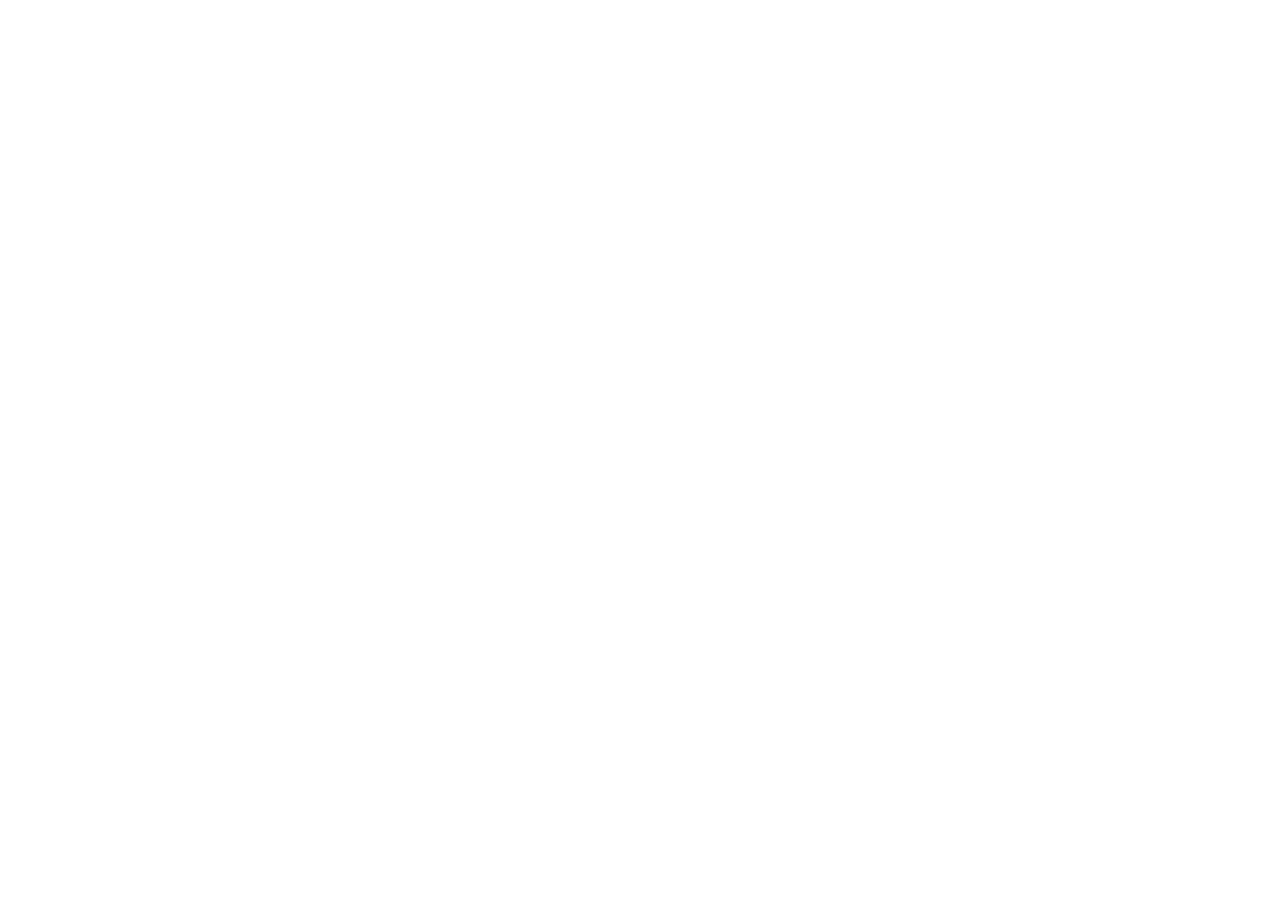
==== index.html @ 67e7d35a "Initial commit" ====
<!DOCTYPE html>
<html lang="en">
<head>
    <meta charset="UTF-8">
    <meta name="viewport" content="width=device-width, initial-scale=1.0">
    <title>Document</title>
</head>
<body>
    
</body>
</html>
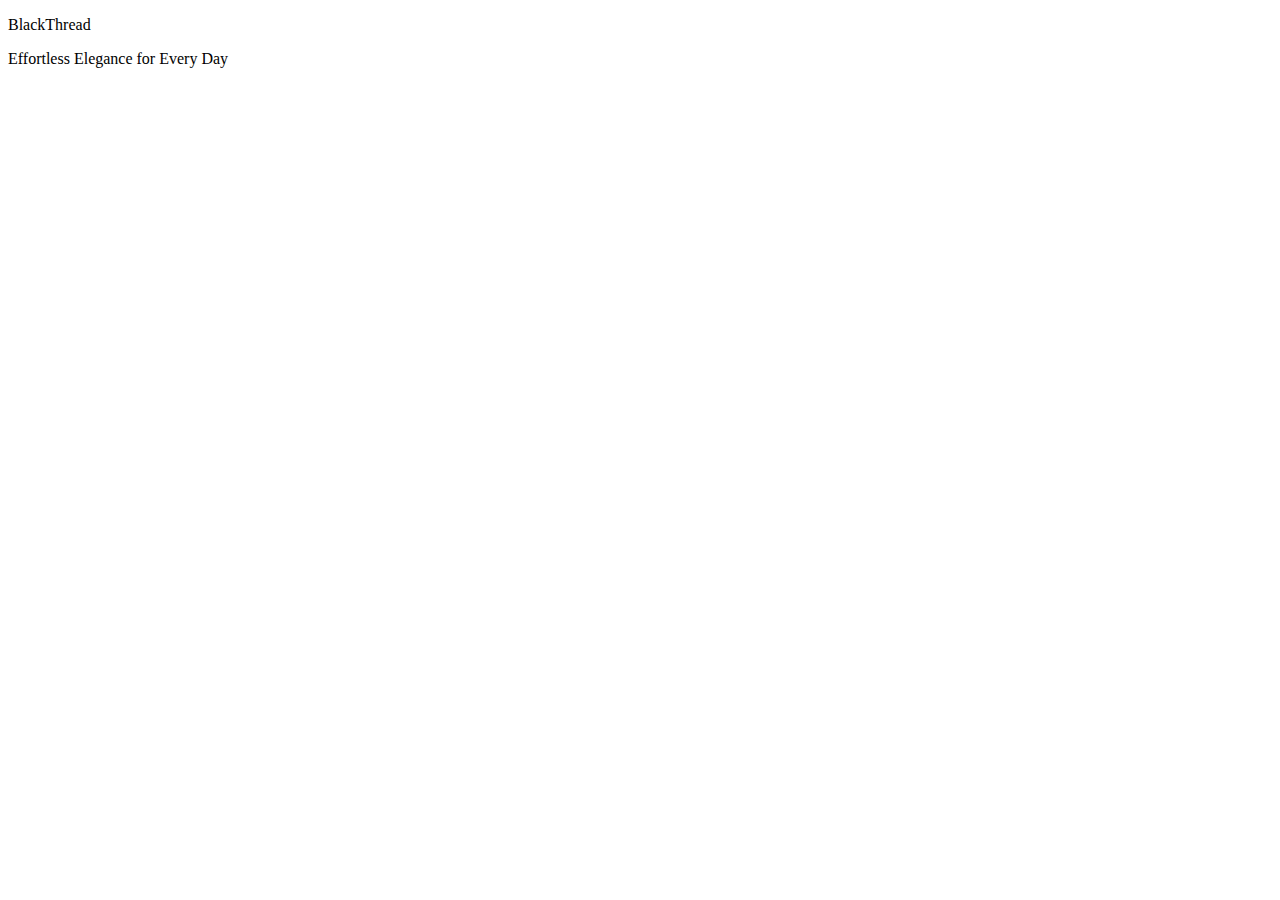
==== commit 65d69e73: "Update index.html" ====
--- a/index.html
+++ b/index.html
@@ -3,9 +3,31 @@
 <head>
     <meta charset="UTF-8">
     <meta name="viewport" content="width=device-width, initial-scale=1.0">
-    <title>Document</title>
+    <title>Website Project</title>
+    <link rel="stylesheet" href="style.css">
+
+
 </head>
 <body>
+    <header>
+        <p class= "logo"> BlackThread </p>
+        <p class ="moto"> Effortless Elegance for Every Day </p>
+        
+    </header>
+
+
+
+
+
+
+
+
+
+
+
+
+
+
     
 </body>
 </html>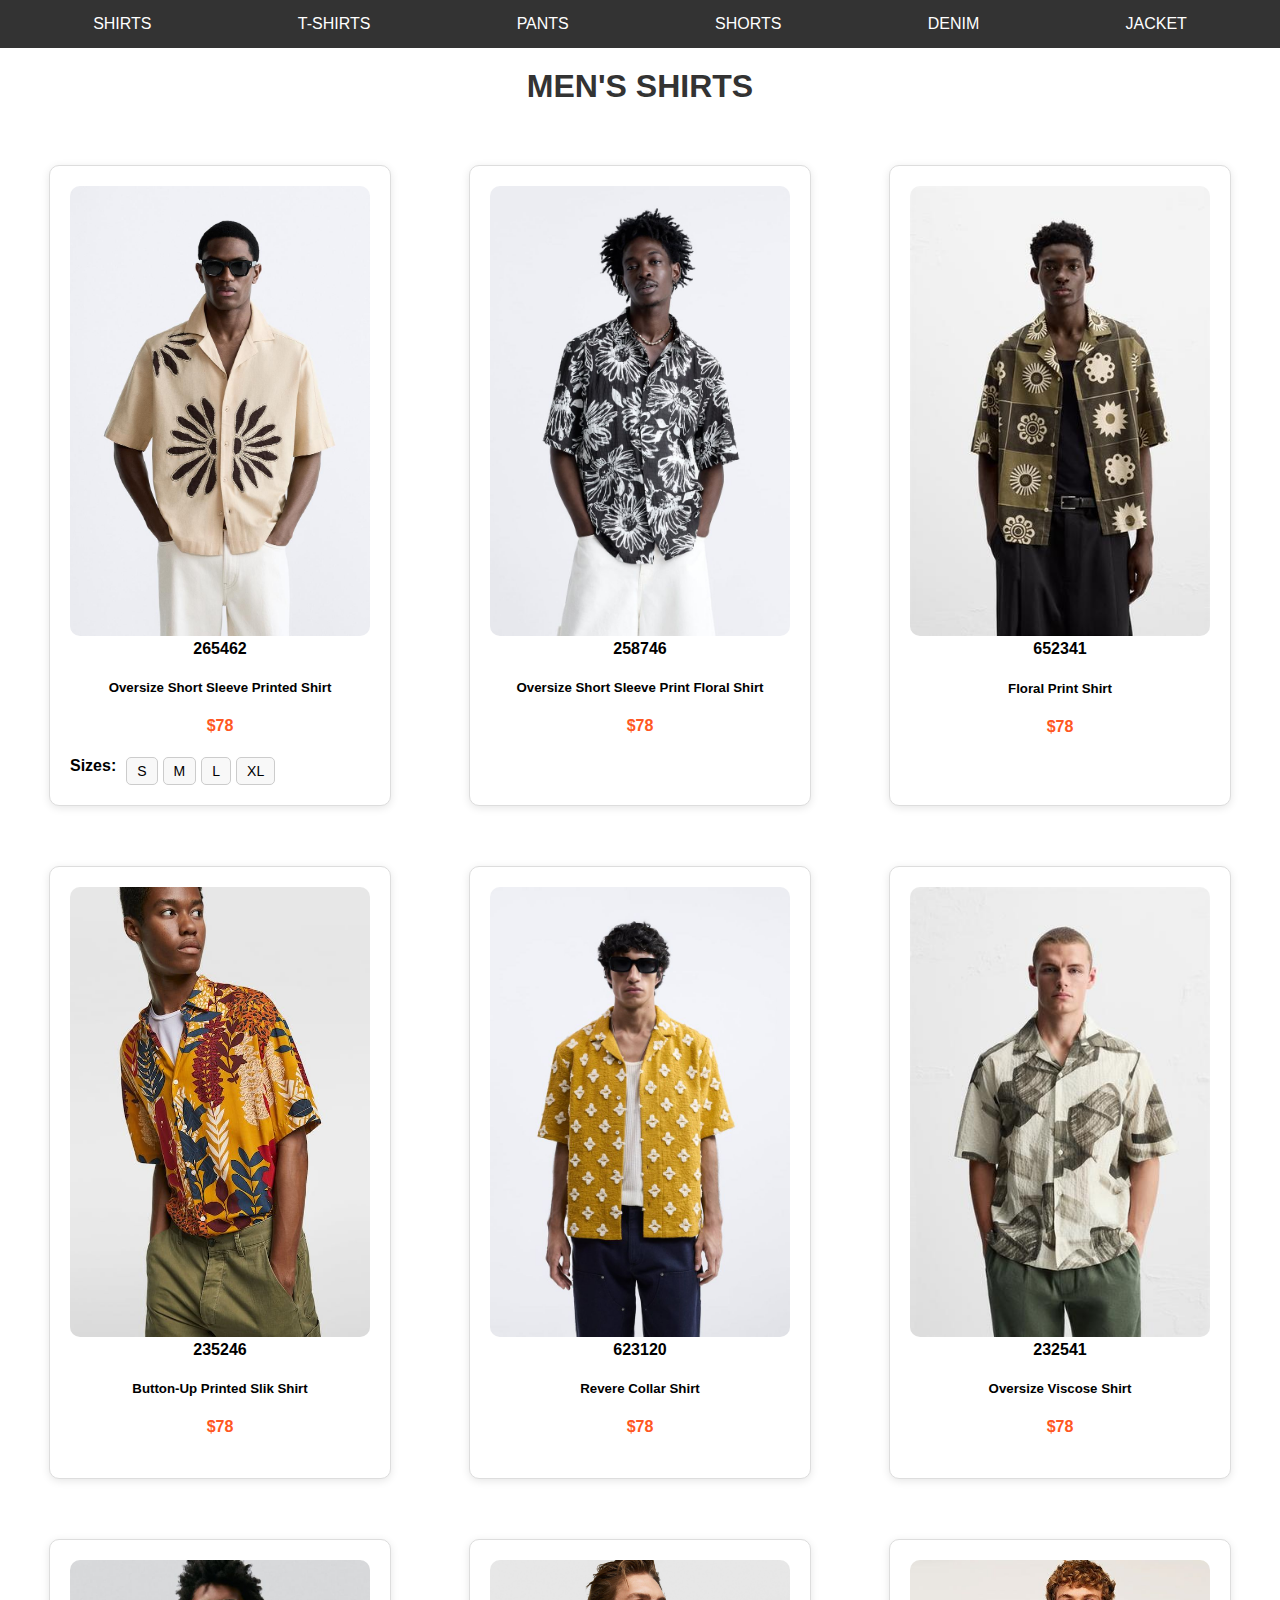
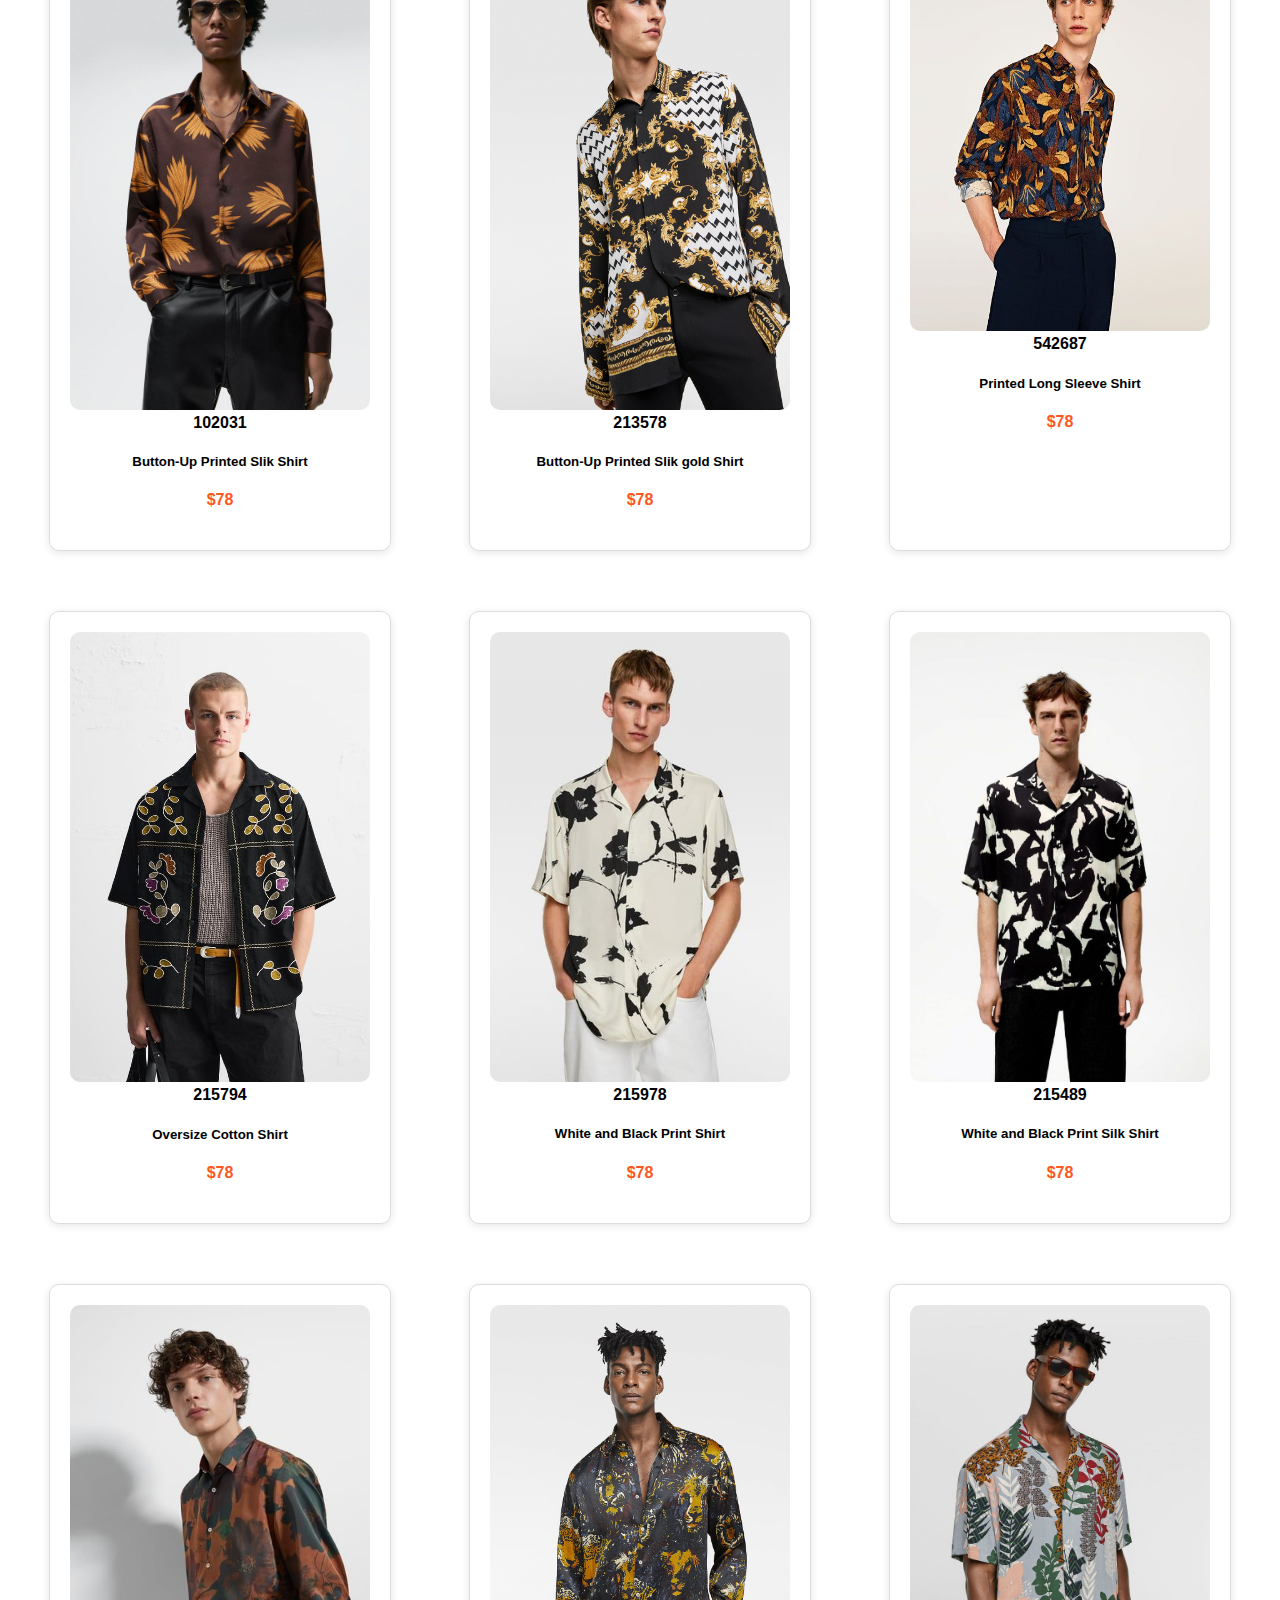
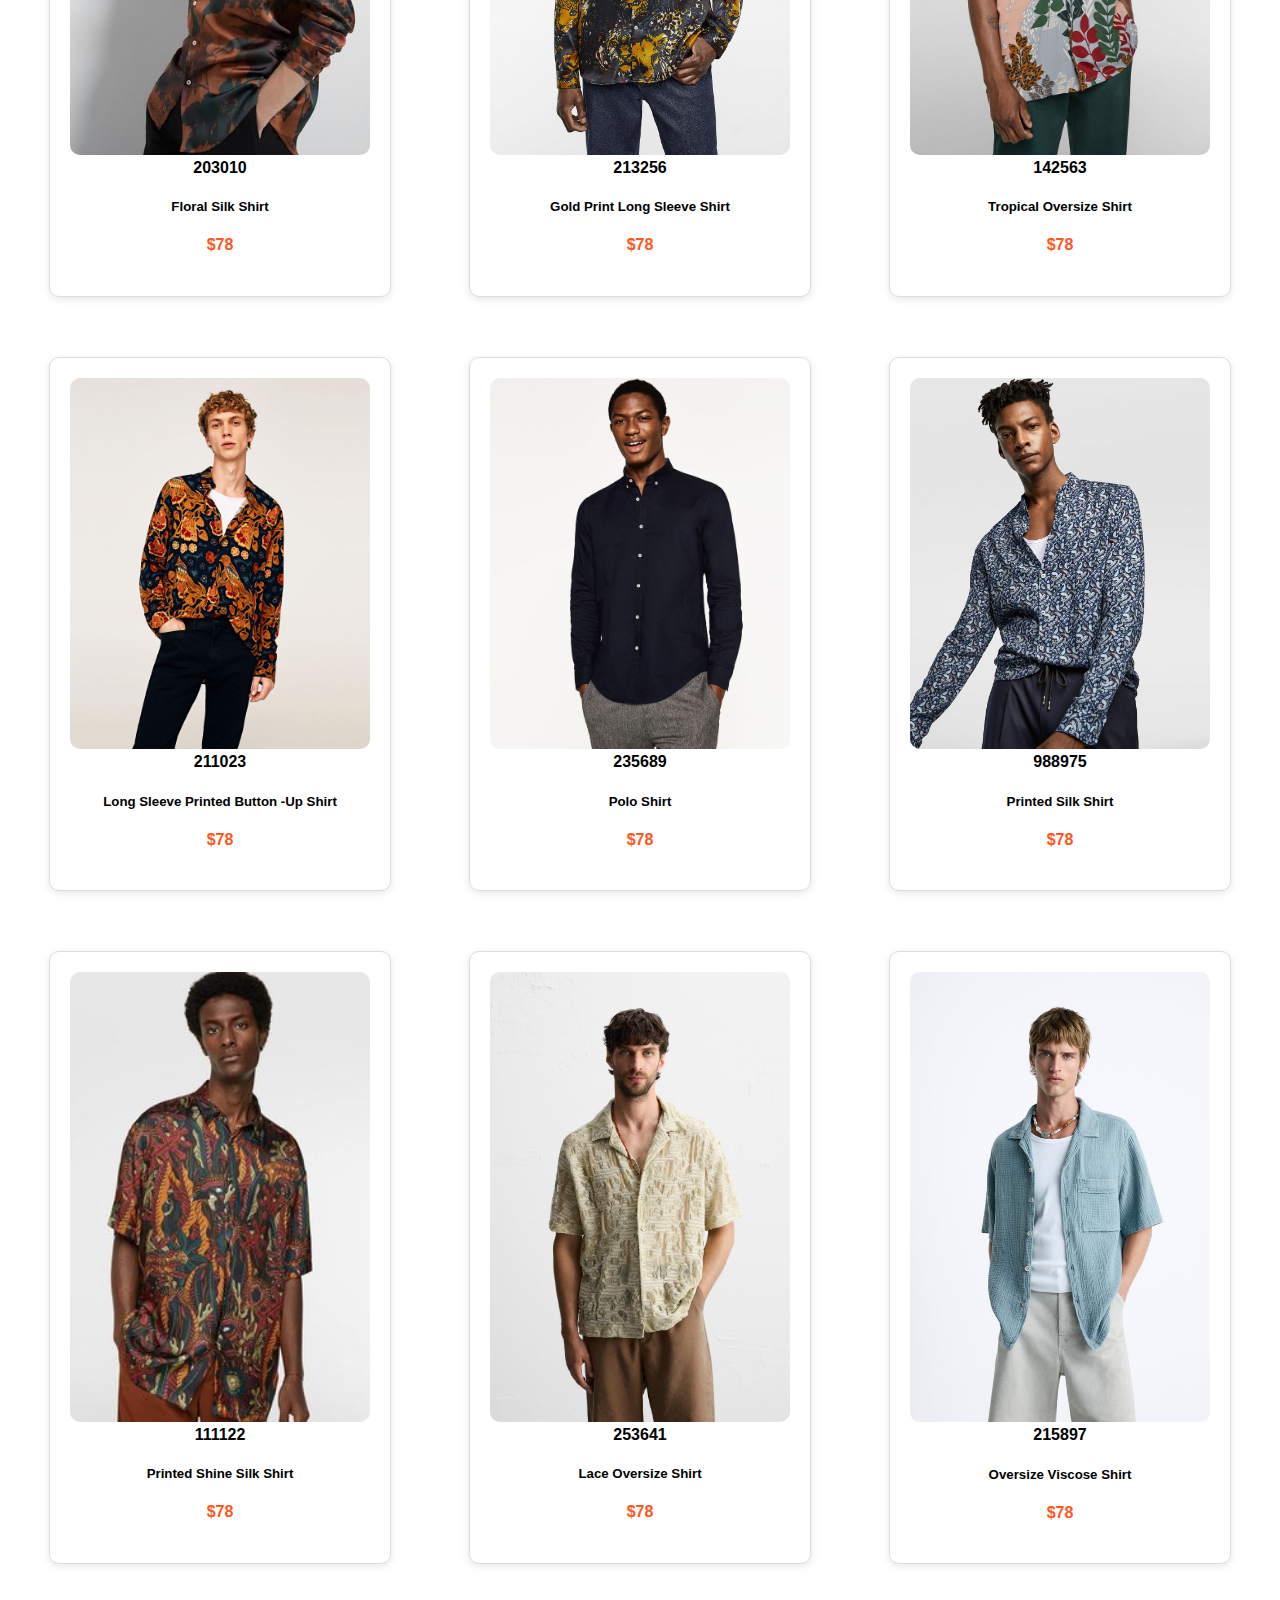
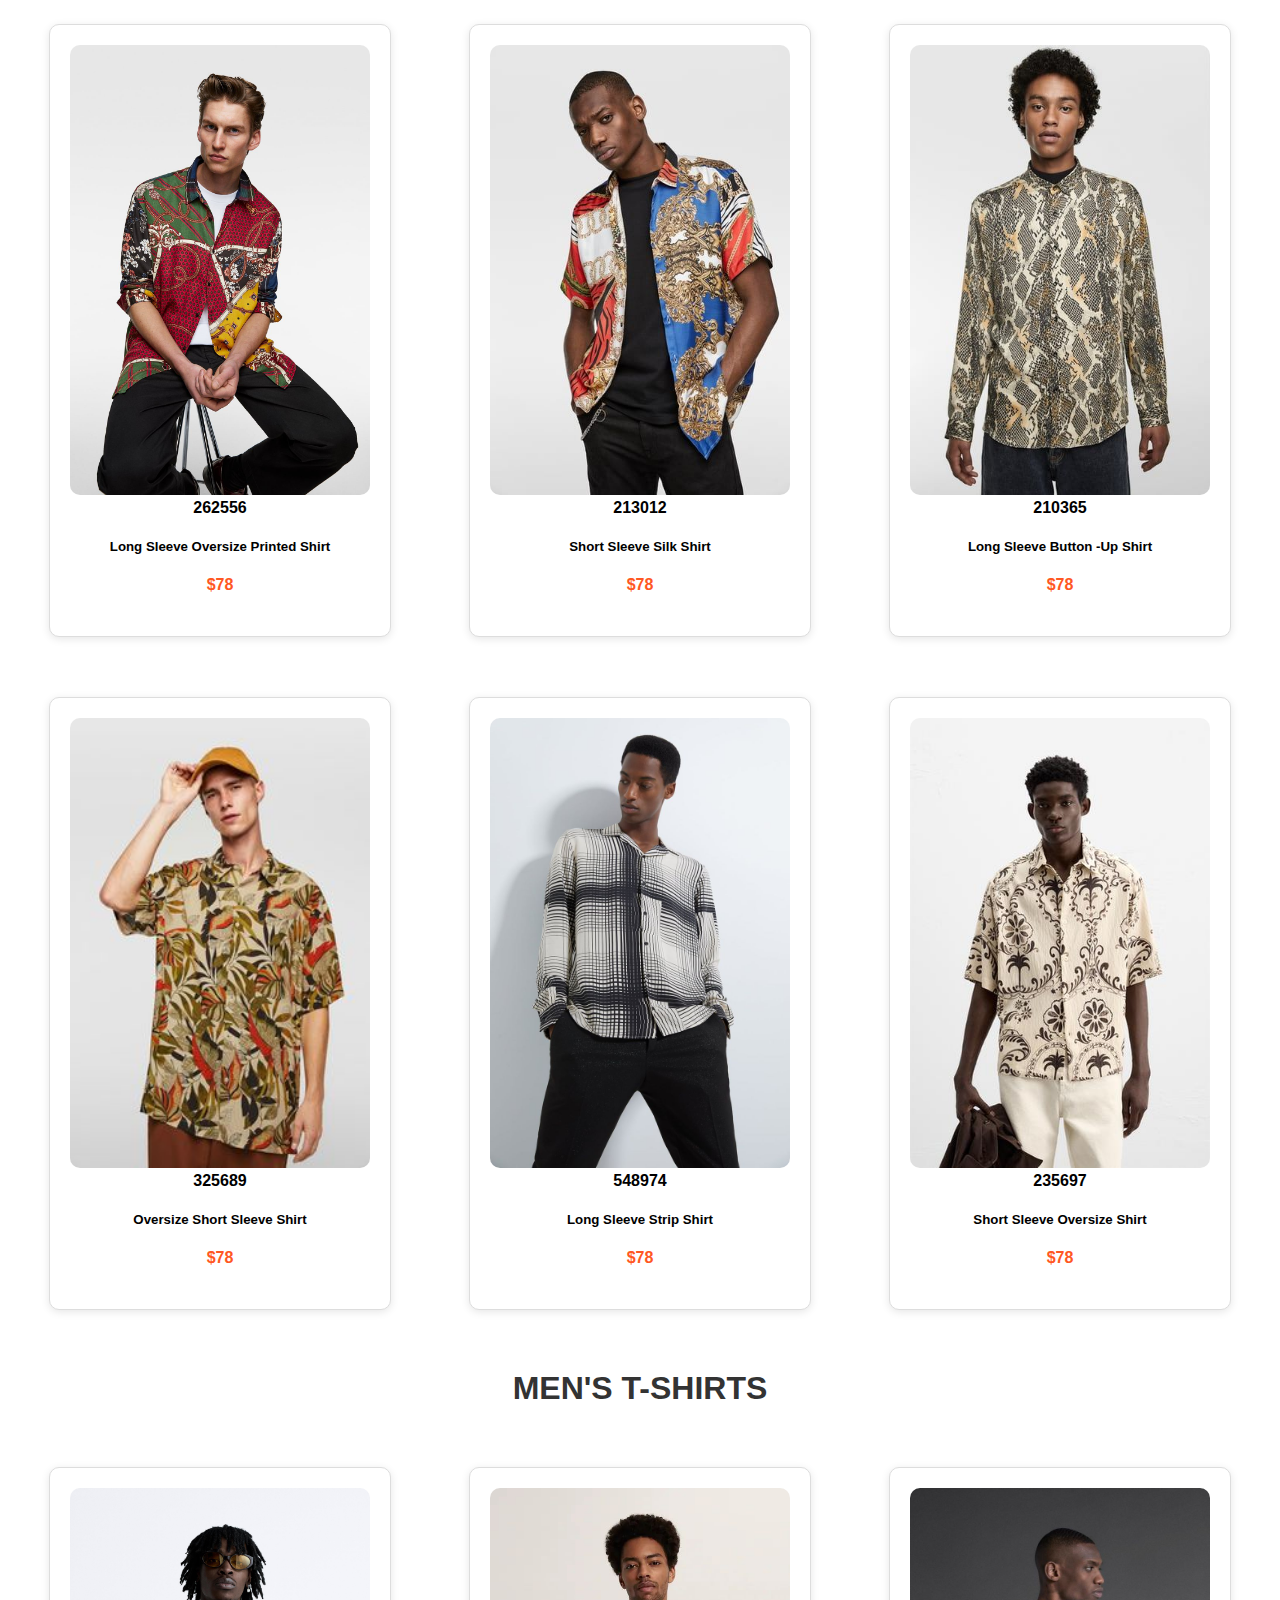
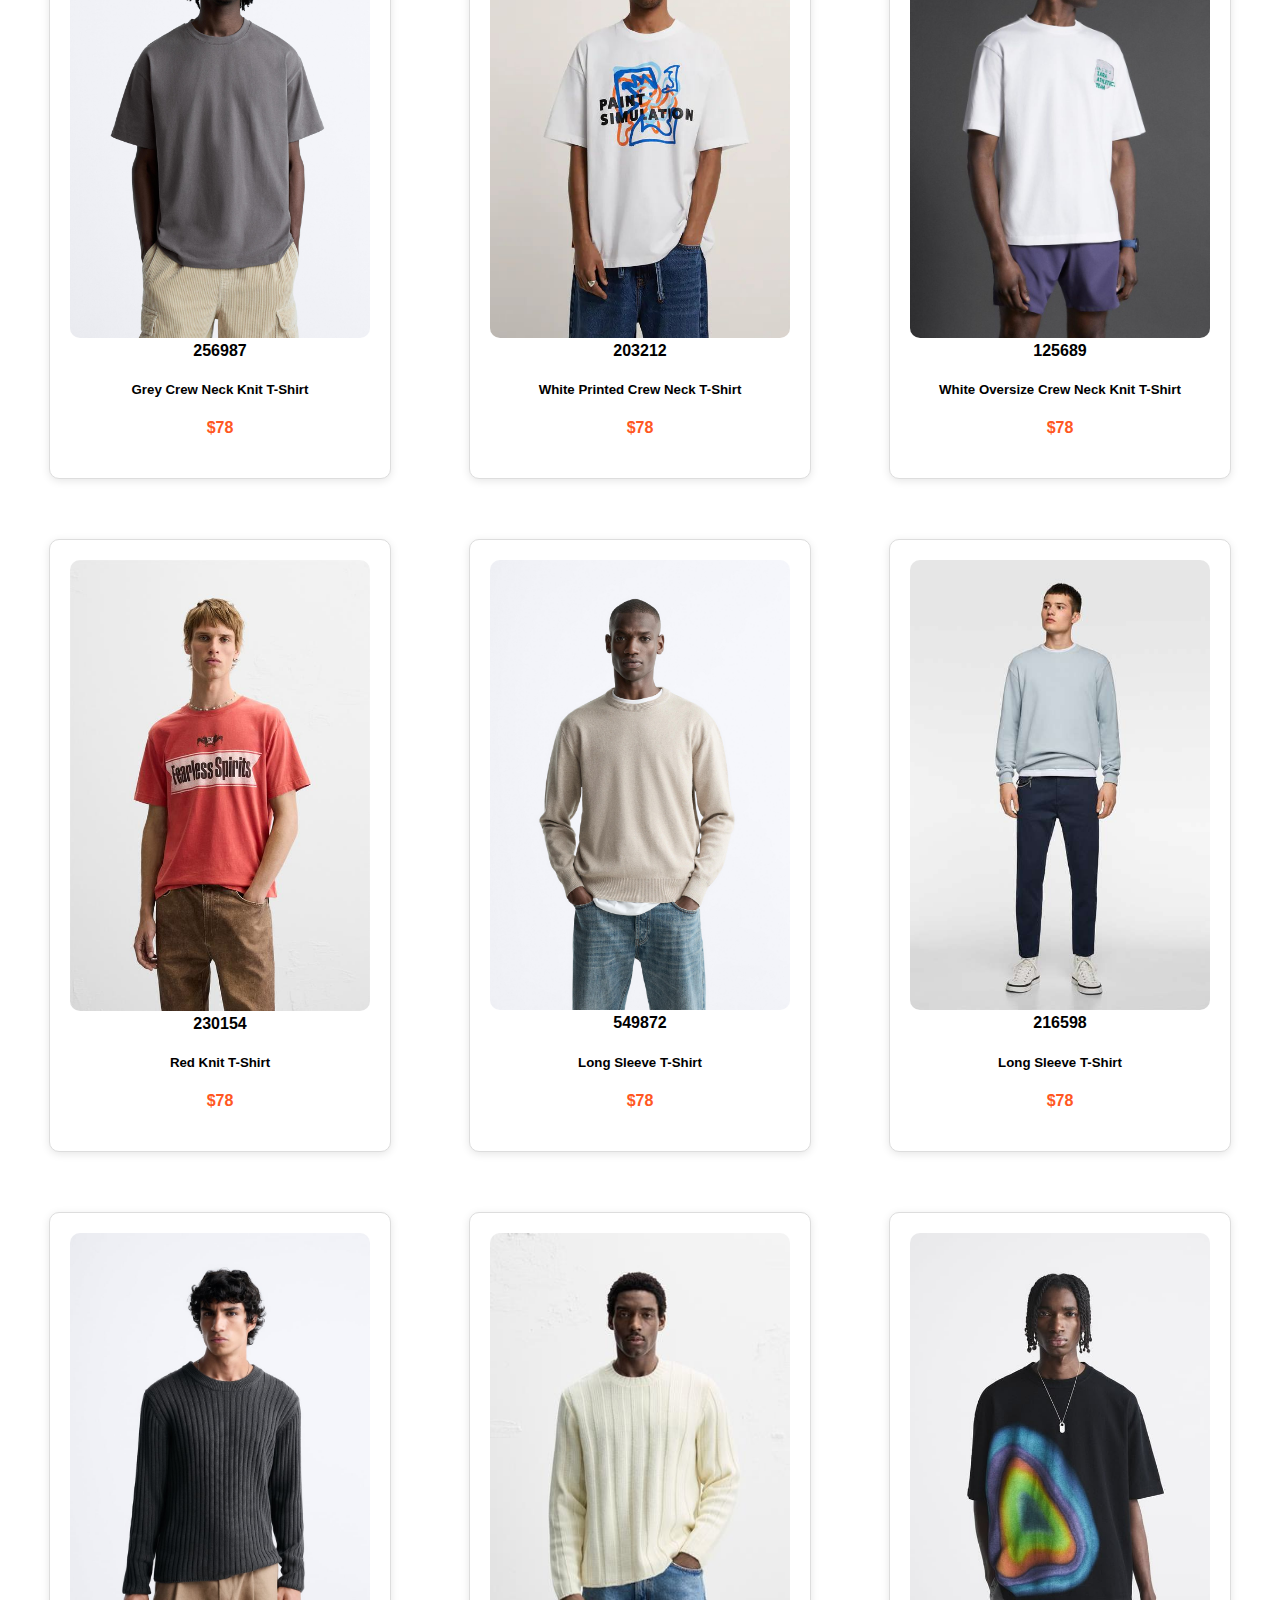
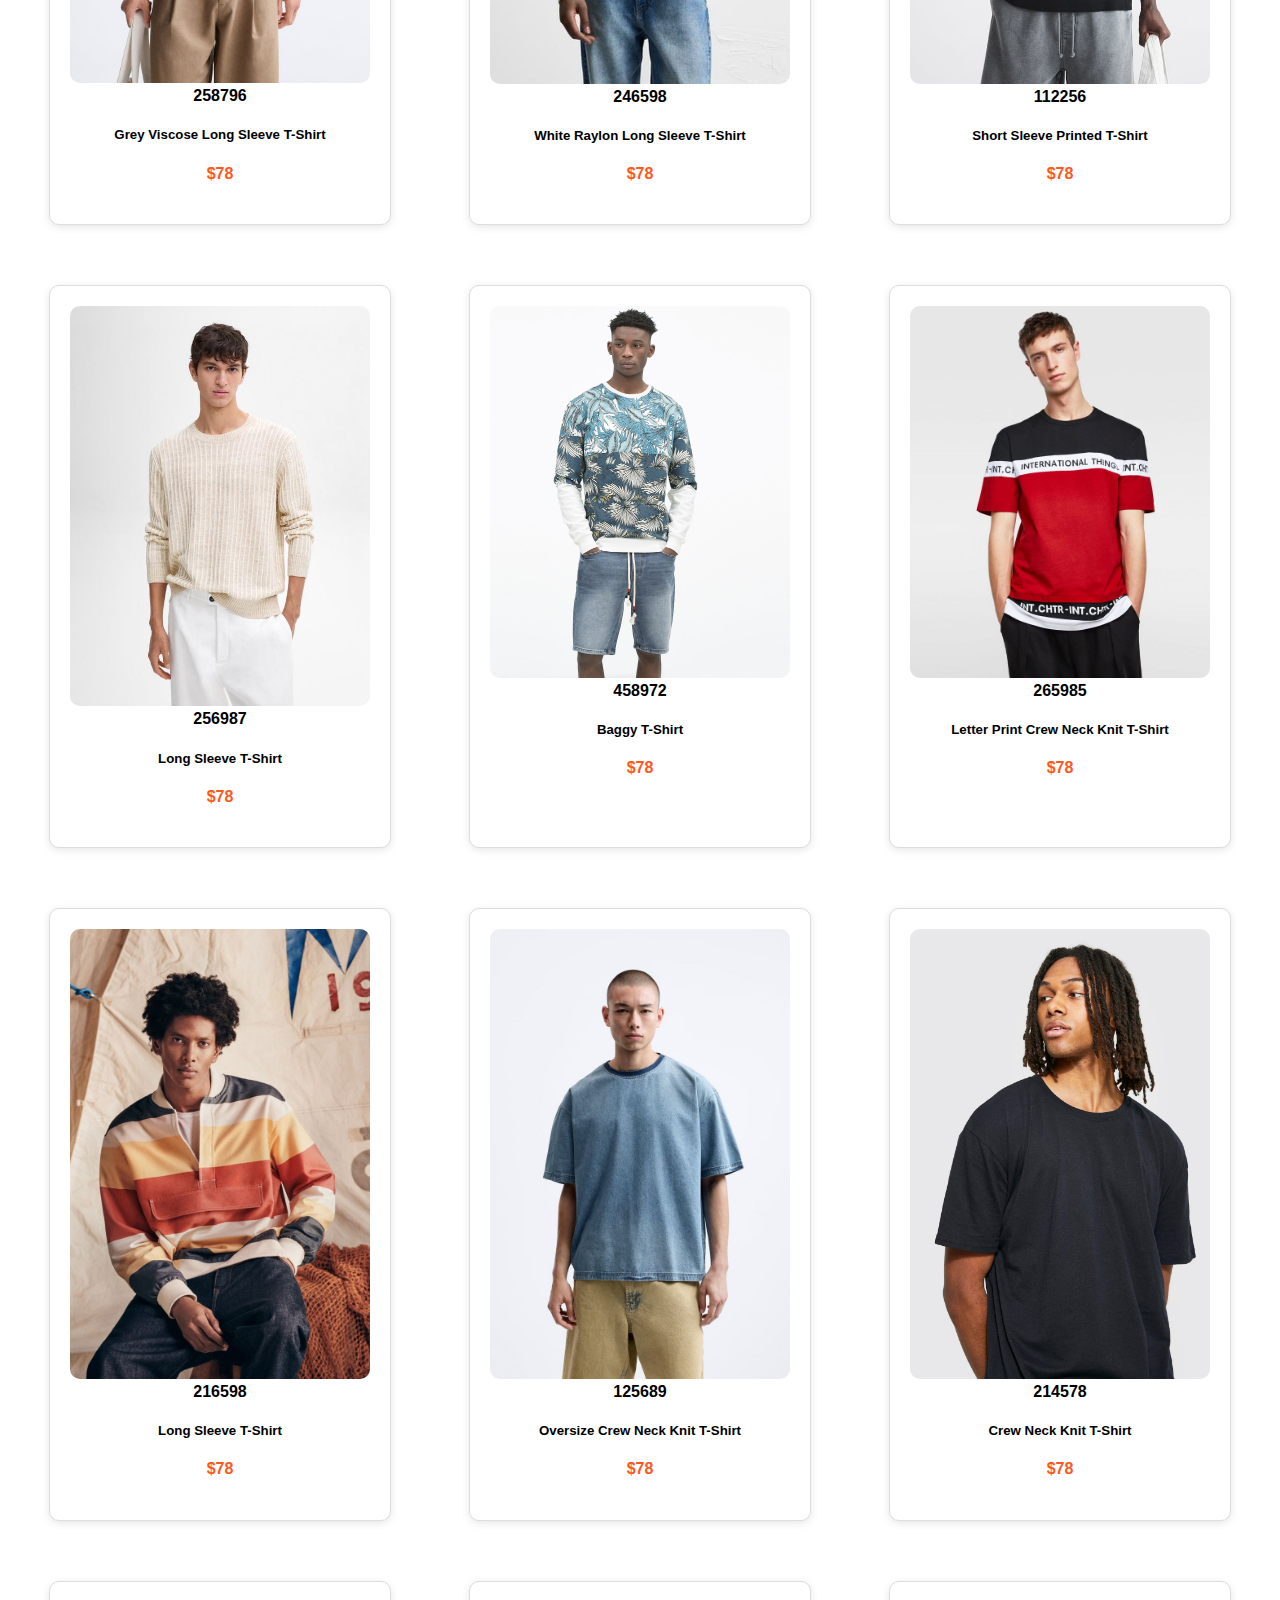
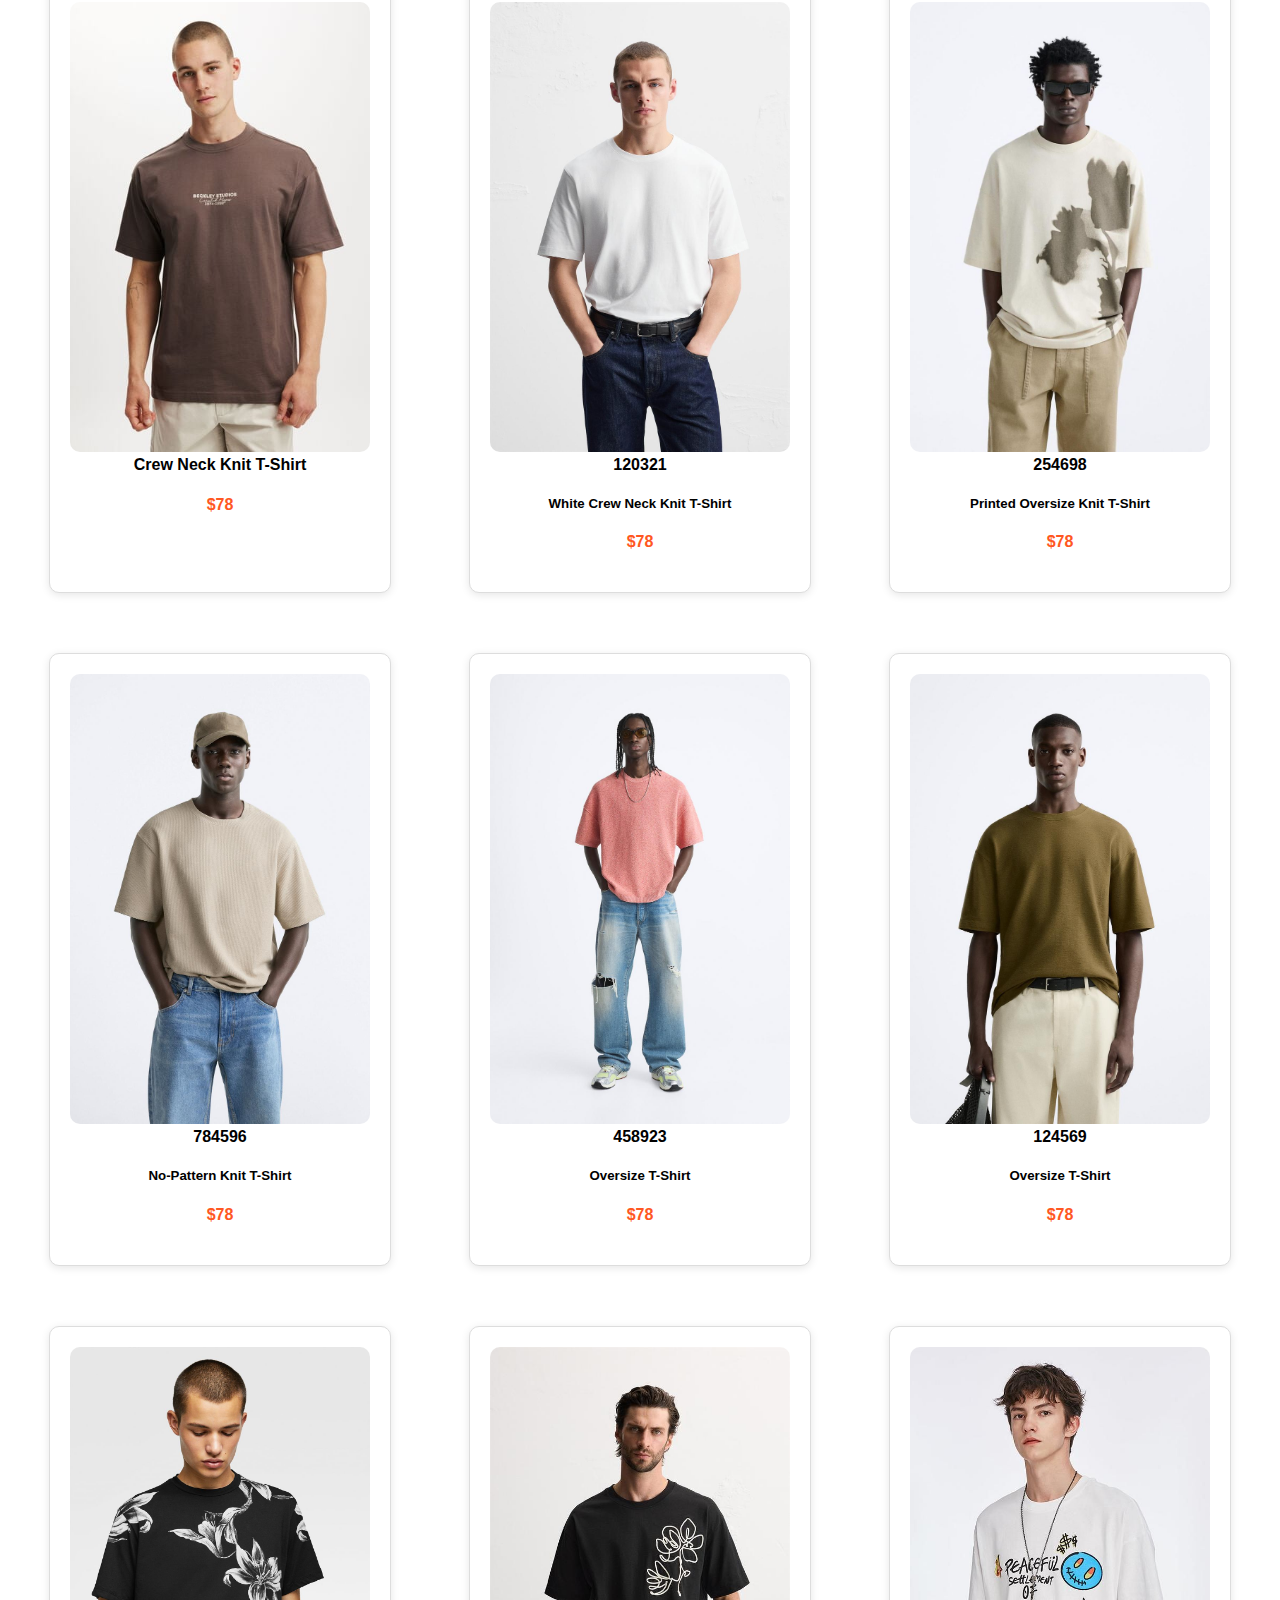
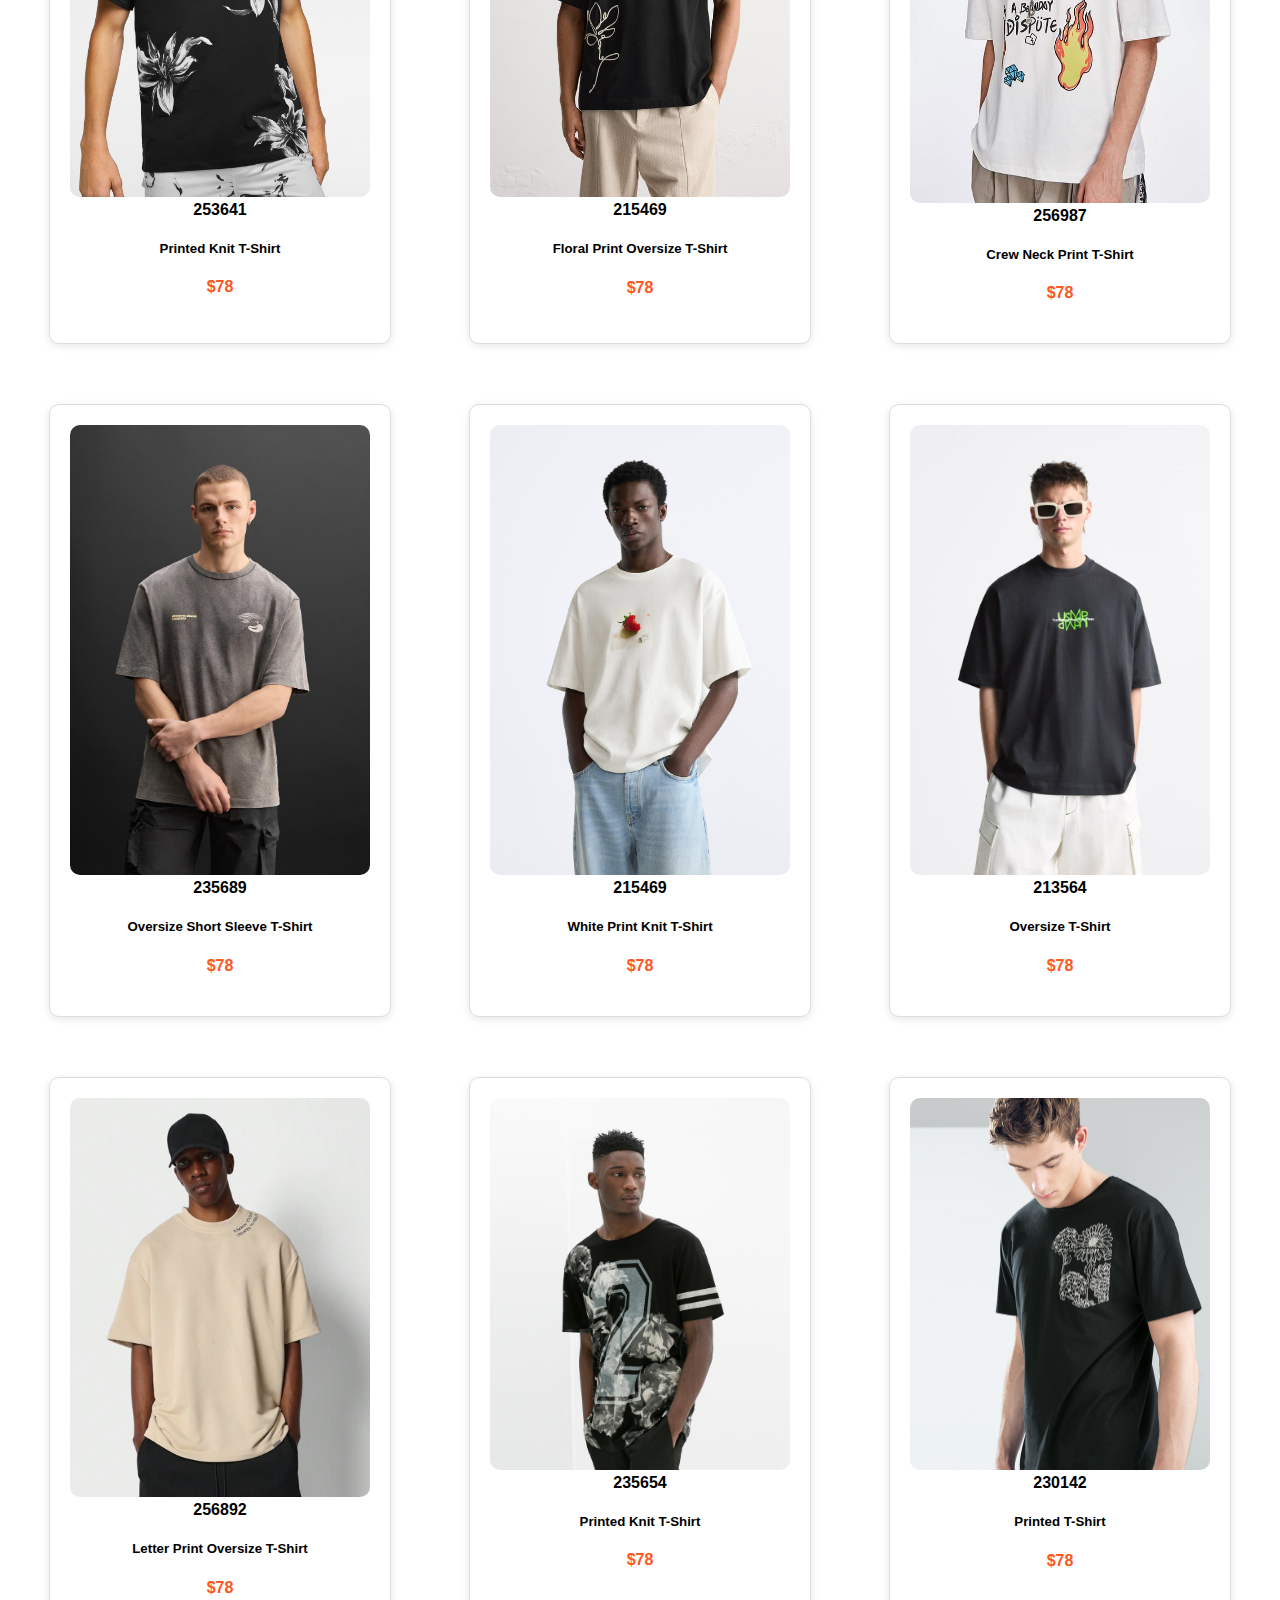
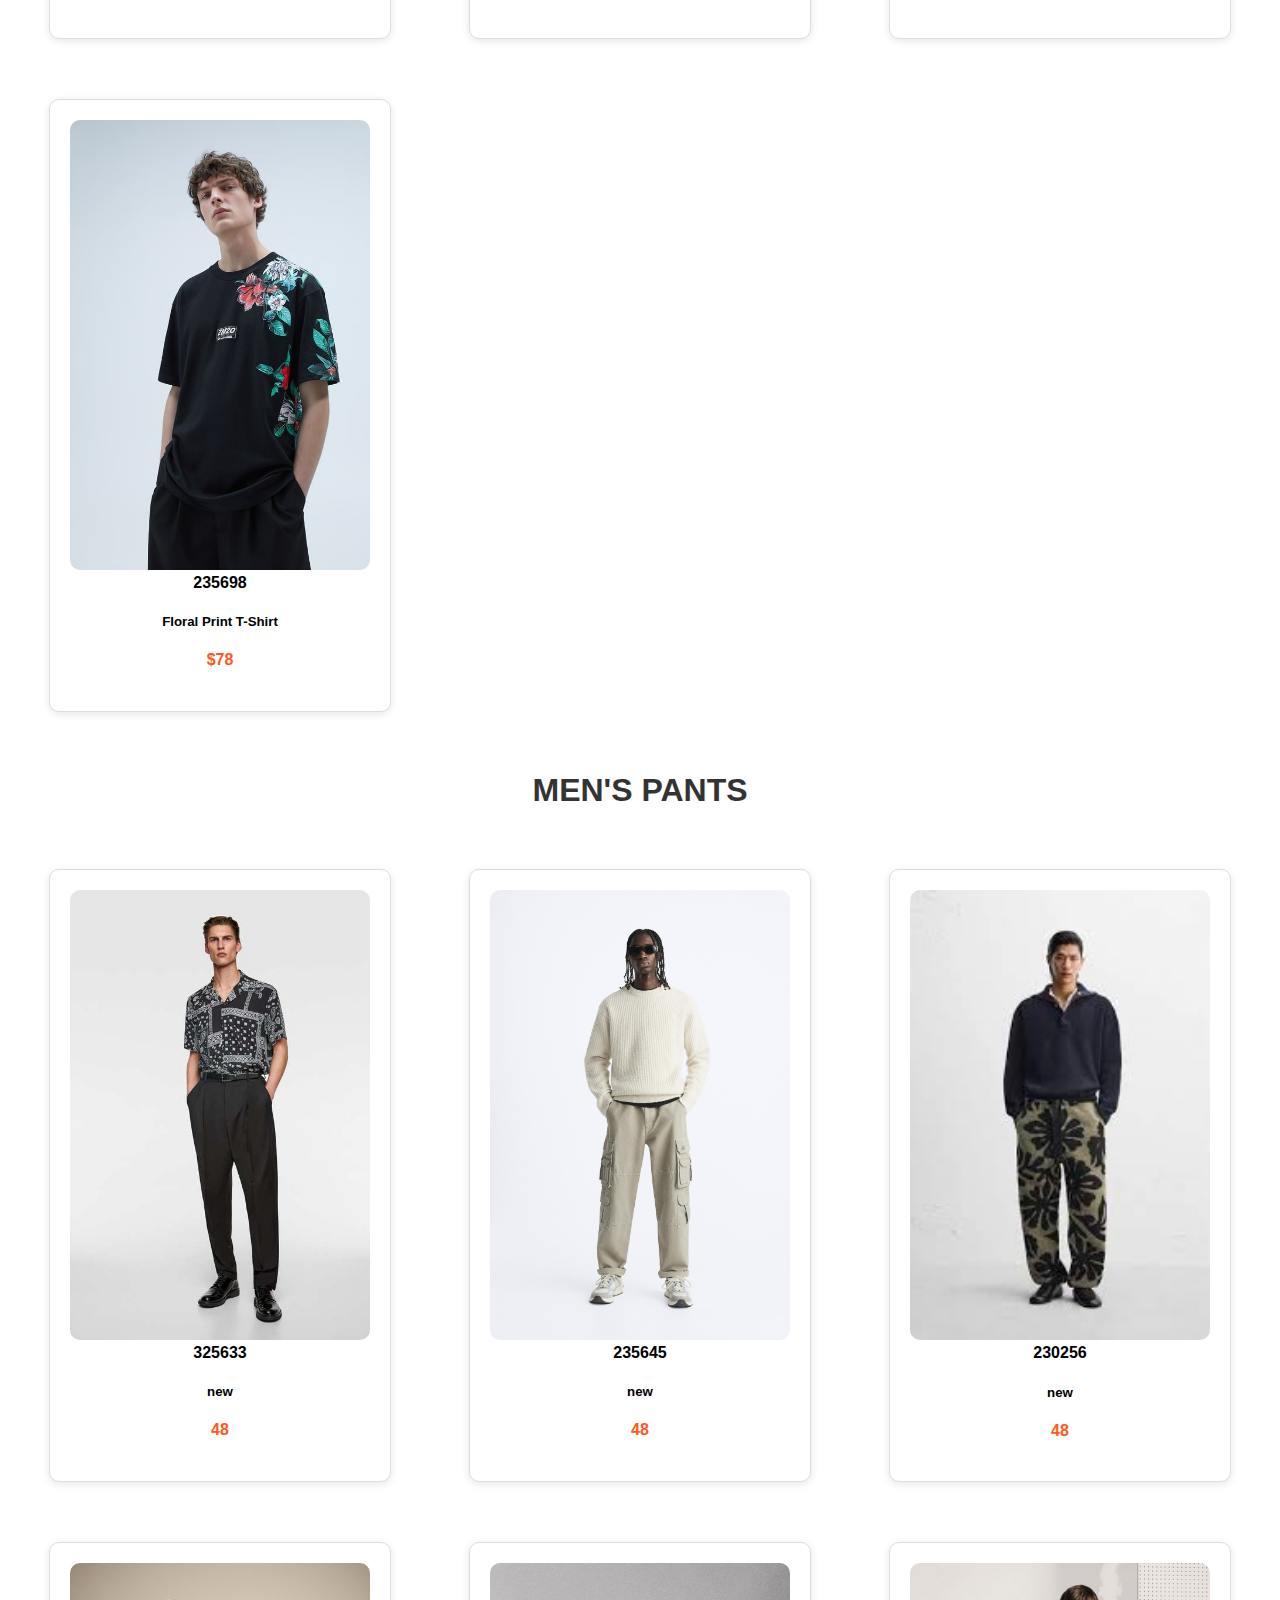
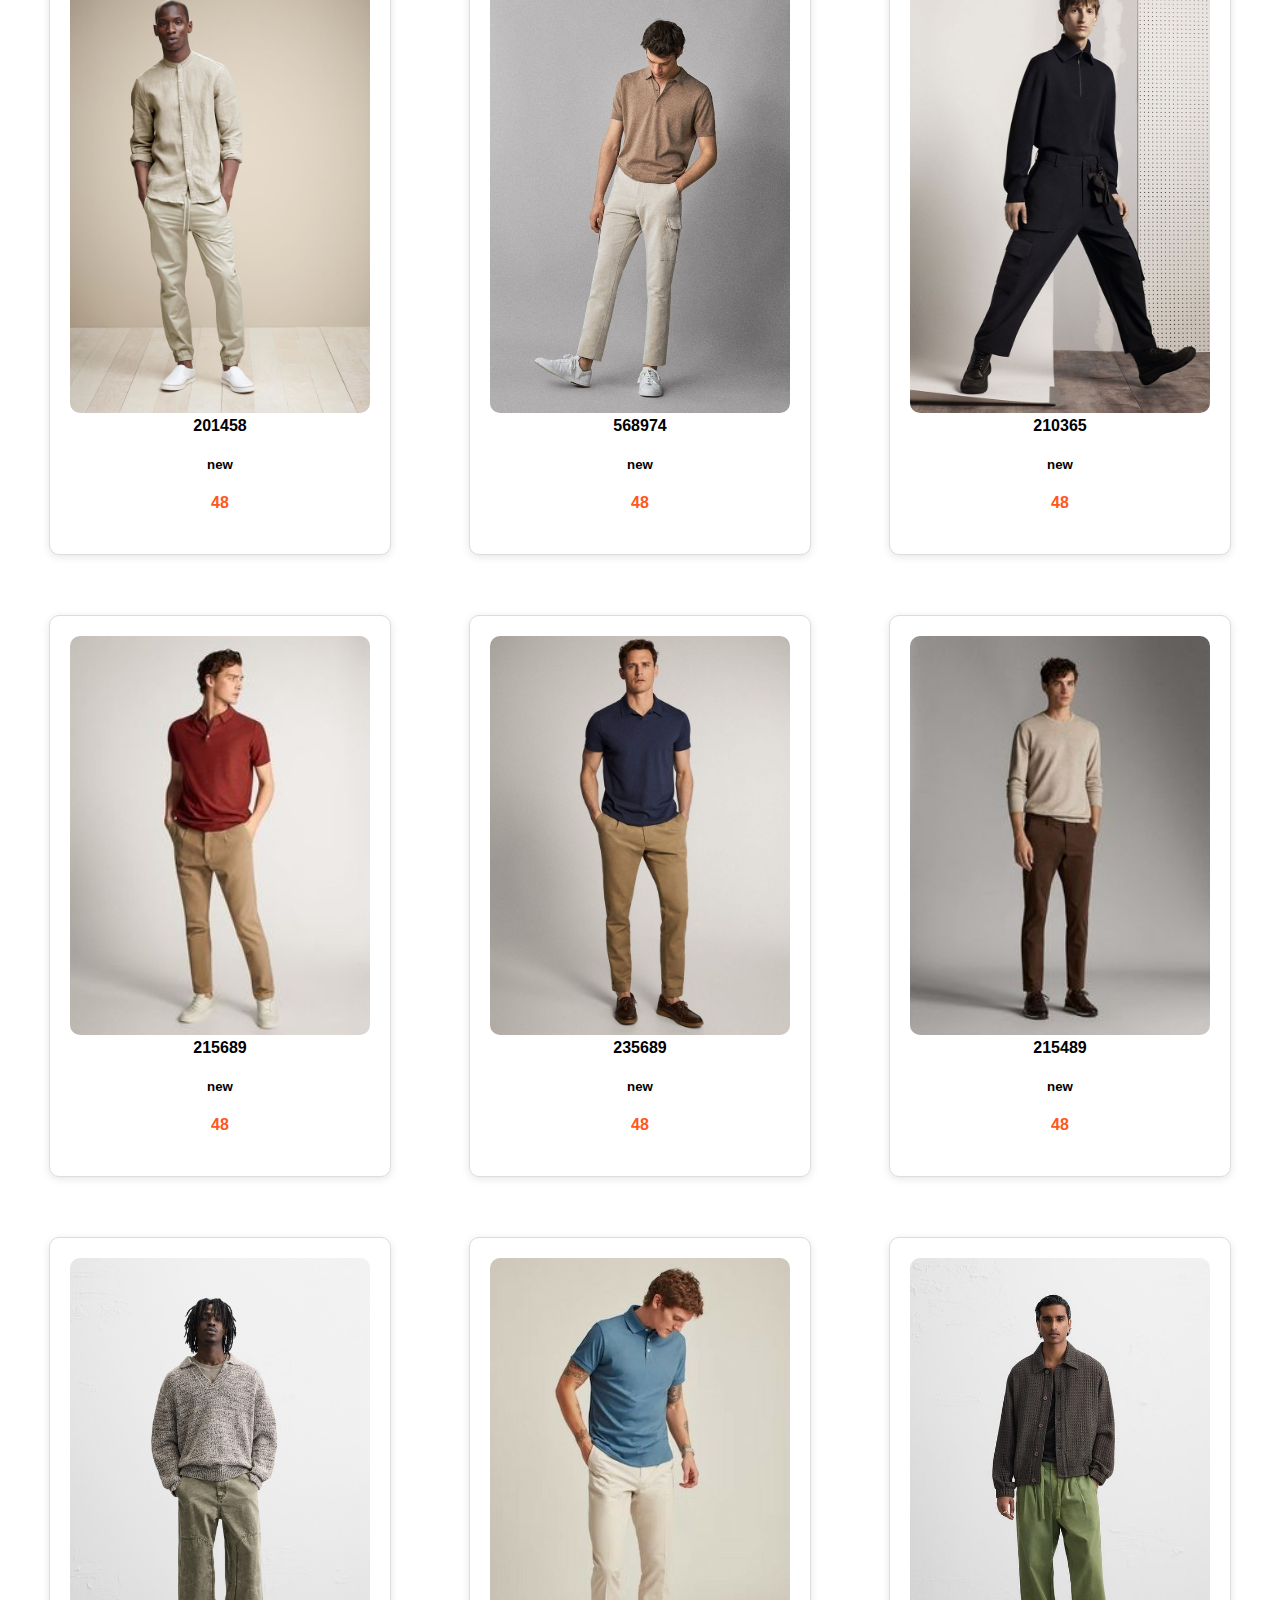
==== commit 2ab1bf9d: "Added New Sections" ====
--- a/index.html
+++ b/index.html
@@ -3,31 +3,1342 @@
 <head>
     <meta charset="UTF-8">
     <meta name="viewport" content="width=device-width, initial-scale=1.0">
-    <title>Website Project</title>
-    <link rel="stylesheet" href="style.css">
-
-
+    <title>Fashion Store</title>
+    <link rel="stylesheet" href="styles.css">
 </head>
 <body>
-    <header>
-        <p class= "logo"> BlackThread </p>
-        <p class ="moto"> Effortless Elegance for Every Day </p>
-        
+    
+    <!-- Header Section -->
+    <header class="header">
+        <nav>
+            <div class="nav-links">
+                <ul>
+                    <li><a href="#shirts">SHIRTS</a></li>
+                    <li><a href="#tshirts">T-SHIRTS</a></li>
+                    <li><a href="#pants">PANTS</a></li>
+                    <li><a href="#shorts">SHORTS</a></li>
+                    <li><a href="#denim">DENIM</a></li>
+                    <li><a href="#jacket">JACKET</a></li>
+                    
+                </ul>
+            </div>
+        </nav>
     </header>
 
-
-
-
-
-
-
-
-
-
-
-
-
-
     
+
+    <!-- Products Section -->
+    <section id="shirts">
+        <h1 class="section-title">Men's Shirts</h1>
+        <div class="pro-container">
+            <div class="pro">
+                <img src="men/shirts/1.jpg" alt="T-shirt with flowers">
+                <div class="des">
+                    <span>265462</span>
+                    <h5>Oversize Short Sleeve Printed Shirt</h5>
+                    <h4>$78</h4>
+
+                    <div class="sizes">
+                        <span>Sizes: </span>
+                        <button class="size-btn">S</button>
+                        <button class="size-btn">M</button>
+                        <button class="size-btn">L</button>
+                        <button class="size-btn">XL</button>
+                    </div>
+
+                </div>
+            </div>
+
+            <div class="pro">
+                <img src="men/shirts/2.jpg" alt="T-shirt with flowers">
+                <div class="des">
+                    <span>258746</span>
+                    <h5>Oversize Short Sleeve Print Floral Shirt</h5>
+                    <h4>$78</h4>
+                </div>
+            </div>
+
+            <div class="pro">
+                <img src="men/shirts/3.jpg" alt="T-shirt with flowers">
+                <div class="des">
+                    <span>652341</span>
+                    <h5>Floral Print Shirt</h5>
+                    <h4>$78</h4>
+                </div>
+            </div>
+
+            <div class="pro">
+                <img src="men/shirts/4.jpg" alt="T-shirt with flowers">
+                <div class="des">
+                    <span>235246</span>
+                    <h5>Button-Up Printed Slik Shirt</h5>
+                    <h4>$78</h4>
+                </div>
+            </div>
+
+            <div class="pro">
+                <img src="men/shirts/5.jpg" alt="T-shirt with flowers">
+                <div class="des">
+                    <span>623120</span>
+                    <h5>Revere Collar Shirt</h5>
+                    <h4>$78</h4>
+                </div>
+            </div>
+
+            <div class="pro">
+                <img src="men/shirts/6.jpg" alt="T-shirt with flowers">
+                <div class="des">
+                    <span>232541</span>
+                    <h5>Oversize Viscose Shirt</h5>
+                    <h4>$78</h4>
+                </div>
+            </div>
+
+            <div class="pro">
+                <img src="men/shirts/7.jpg" alt="T-shirt with flowers">
+                <div class="des">
+                    <span>102031</span>
+                    <h5>Button-Up Printed Slik Shirt</h5>
+                    <h4>$78</h4>
+                </div>
+            </div>
+
+            <div class="pro">
+                <img src="men/shirts/8.jpg" alt="T-shirt with flowers">
+                <div class="des">
+                    <span>213578</span>
+                    <h5>Button-Up Printed Slik gold Shirt</h5>
+                    <h4>$78</h4>
+                </div>
+            </div>
+
+            <div class="pro">
+                <img src="men/shirts/9.jpg" alt="T-shirt with flowers">
+                <div class="des">
+                    <span>542687</span>
+                    <h5>Printed Long Sleeve Shirt</h5>
+                    <h4>$78</h4>
+                </div>
+            </div>
+
+            <div class="pro">
+                <img src="men/shirts/10.jpg" alt="T-shirt with flowers">
+                <div class="des">
+                    <span>215794</span>
+                    <h5>Oversize Cotton Shirt</h5>
+                    <h4>$78</h4>
+                </div>
+            </div>
+
+            <div class="pro">
+                <img src="men/shirts/11.jpg" alt="T-shirt with flowers">
+                <div class="des">
+                    <span>215978</span>
+                    <h5>White and Black Print Shirt</h5>
+                    <h4>$78</h4>
+                </div>
+            </div>
+
+            <div class="pro">
+                <img src="men/shirts/12.jpg" alt="T-shirt with flowers">
+                <div class="des">
+                    <span>215489</span>
+                    <h5>White and Black Print Silk Shirt</h5>
+                    <h4>$78</h4>
+                </div>
+            </div>
+
+            <div class="pro">
+                <img src="men/shirts/13.jpg" alt="T-shirt with flowers">
+                <div class="des">
+                    <span>203010</span>
+                    <h5>Floral Silk Shirt</h5>
+                    <h4>$78</h4>
+                </div>
+            </div>
+
+            <div class="pro">
+                <img src="men/shirts/14.jpg" alt="T-shirt with flowers">
+                <div class="des">
+                    <span>213256</span>
+                    <h5>Gold Print Long Sleeve Shirt</h5>
+                    <h4>$78</h4>
+                </div>
+            </div>
+
+            <div class="pro">
+                <img src="men/shirts/15.jpg" alt="T-shirt with flowers">
+                <div class="des">
+                    <span>142563</span>
+                    <h5>Tropical Oversize Shirt</h5>
+                    <h4>$78</h4>
+                </div>
+            </div>
+
+            <div class="pro">
+                <img src="men/shirts/16.jpg" alt="T-shirt with flowers">
+                <div class="des">
+                    <span>211023</span>
+                    <h5>Long Sleeve Printed Button -Up Shirt</h5>
+                    <h4>$78</h4>
+                </div>
+            </div>
+
+            <div class="pro">
+                <img src="men/shirts/17.jpg" alt="T-shirt with flowers">
+                <div class="des">
+                    <span>235689</span>
+                    <h5>Polo Shirt</h5>
+                    <h4>$78</h4>
+                </div>
+            </div>
+
+            <div class="pro">
+                <img src="men/shirts/18.jpg" alt="T-shirt with flowers">
+                <div class="des">
+                    <span>988975</span>
+                    <h5>Printed Silk Shirt</h5>
+                    <h4>$78</h4>
+                </div>
+            </div>
+
+            <div class="pro">
+                <img src="men/shirts/19.jpg" alt="T-shirt with flowers">
+                <div class="des">
+                    <span>111122</span>
+                    <h5>Printed Shine Silk Shirt</h5>
+                    <h4>$78</h4>
+                </div>
+            </div>
+
+            <div class="pro">
+                <img src="men/shirts/20.jpg" alt="T-shirt with flowers">
+                <div class="des">
+                    <span>253641</span>
+                    <h5>Lace Oversize Shirt</h5>
+                    <h4>$78</h4>
+                </div>
+            </div>
+
+            <div class="pro">
+                <img src="men/shirts/21.jpg" alt="T-shirt with flowers">
+                <div class="des">
+                    <span>215897</span>
+                    <h5>Oversize Viscose Shirt</h5>
+                    <h4>$78</h4>
+                </div>
+            </div>
+
+            <div class="pro">
+                <img src="men/shirts/22.jpg" alt="T-shirt with flowers">
+                <div class="des">
+                    <span>262556</span>
+                    <h5>Long Sleeve Oversize Printed Shirt</h5>
+                    <h4>$78</h4>
+                </div>
+            </div>
+
+            <div class="pro">
+                <img src="men/shirts/23.jpg" alt="T-shirt with flowers">
+                <div class="des">
+                    <span>213012</span>
+                    <h5>Short Sleeve Silk Shirt</h5>
+                    <h4>$78</h4>
+                </div>
+            </div>
+
+            <div class="pro">
+                <img src="men/shirts/24.jpg" alt="T-shirt with flowers">
+                <div class="des">
+                    <span>210365</span>
+                    <h5>Long Sleeve Button -Up Shirt</h5>
+                    <h4>$78</h4>
+                </div>
+            </div>
+
+
+            <div class="pro">
+                <img src="men/shirts/25.jpg" alt="T-shirt with flowers">
+                <div class="des">
+                    <span>325689</span>
+                    <h5>Oversize Short Sleeve Shirt</h5>
+                    <h4>$78</h4>
+                </div>
+            </div>
+
+            <div class="pro">
+                <img src="men/shirts/26.jpg" alt="T-shirt with flowers">
+                <div class="des">
+                    <span>548974</span>
+                    <h5>Long Sleeve Strip Shirt</h5>
+                    <h4>$78</h4>
+                </div>
+            </div>
+
+            <div class="pro">
+                <img src="men/shirts/27.jpg" alt="T-shirt with flowers">
+                <div class="des">
+                    <span>235697</span>
+                    <h5>Short Sleeve Oversize Shirt</h5>
+                    <h4>$78</h4>
+                </div>
+            </div>
+
+
+        </div>
+    </section>
+
+
+    <section id="tshirts">
+        <h1 class="section-title">Men's T-Shirts</h1>
+        <div class="pro-container">
+            <div class="pro">
+                <img src="men/tshirts/1.jpg" alt="T-shirt with flowers">
+                <div class="des">
+                    <span>256987</span>
+                    <h5>Grey Crew Neck Knit T-Shirt</h5>
+                    <h4>$78</h4>
+                </div>
+            </div>
+
+            <div class="pro">
+                <img src="men/tshirts/2.jpg" alt="T-shirt with flowers">
+                <div class="des">
+                    <span>203212</span>
+                    <h5>White Printed Crew Neck T-Shirt</h5>
+                    <h4>$78</h4>
+                </div>
+            </div>
+
+            <div class="pro">
+                <img src="men/tshirts/3.jpg" alt="T-shirt with flowers">
+                <div class="des">
+                    <span>125689</span>
+                    <h5>White Oversize Crew Neck Knit T-Shirt</h5>
+                    <h4>$78</h4>
+                </div>
+            </div>
+
+            <div class="pro">
+                <img src="men/tshirts/4.jpg" alt="T-shirt with flowers">
+                <div class="des">
+                    <span>230154</span>
+                    <h5>Red Knit T-Shirt</h5>
+                    <h4>$78</h4>
+                </div>
+            </div>
+
+            <div class="pro">
+                <img src="men/tshirts/5.jpg" alt="T-shirt with flowers">
+                <div class="des">
+                    <span>549872</span>
+                    <h5>Long Sleeve T-Shirt</h5>
+                    <h4>$78</h4>
+                </div>
+            </div>
+
+            <div class="pro">
+                <img src="men/tshirts/6.jpg" alt="T-shirt with flowers">
+                <div class="des">
+                    <span>216598</span>
+                    <h5>Long Sleeve T-Shirt</h5>
+                    <h4>$78</h4>
+                </div>
+            </div>
+
+            <div class="pro">
+                <img src="men/tshirts/7.jpg" alt="T-shirt with flowers">
+                <div class="des">
+                    <span>258796</span>
+                    <h5>Grey Viscose Long Sleeve T-Shirt</h5>
+                    <h4>$78</h4>
+                </div>
+            </div>
+
+            <div class="pro">
+                <img src="men/tshirts/8.jpg" alt="T-shirt with flowers">
+                <div class="des">
+                    <span>246598</span>
+                    <h5>White Raylon Long Sleeve T-Shirt</h5>
+                    <h4>$78</h4>
+                </div>
+            </div>
+
+            <div class="pro">
+                <img src="men/tshirts/9.jpg" alt="T-shirt with flowers">
+                <div class="des">
+                    <span>112256</span>
+                    <h5>Short Sleeve Printed T-Shirt</h5>
+                    <h4>$78</h4>
+                </div>
+            </div>
+
+            <div class="pro">
+                <img src="men/tshirts/10.jpg" alt="T-shirt with flowers">
+                <div class="des">
+                    <span>256987</span>
+                    <h5>Long Sleeve T-Shirt</h5>
+                    <h4>$78</h4>
+                </div>
+            </div>
+
+            <div class="pro">
+                <img src="men/tshirts/11.jpg" alt="T-shirt with flowers">
+                <div class="des">
+                    <span>458972</span>
+                    <h5>Baggy T-Shirt</h5>
+                    <h4>$78</h4>
+                </div>
+            </div>
+
+            <div class="pro">
+                <img src="men/tshirts/12.jpg" alt="T-shirt with flowers">
+                <div class="des">
+                    <span>265985</span>
+                    <h5>Letter Print Crew Neck Knit T-Shirt</h5>
+                    <h4>$78</h4>
+                </div>
+            </div>
+
+            <div class="pro">
+                <img src="men/tshirts/13.jpg" alt="T-shirt with flowers">
+                <div class="des">
+                    <span>216598</span>
+                    <h5>Long Sleeve T-Shirt</h5>
+                    <h4>$78</h4>
+                </div>
+            </div>
+
+            <div class="pro">
+                <img src="men/tshirts/14.jpg" alt="T-shirt with flowers">
+                <div class="des">
+                    <span>125689</span>
+                    <h5>Oversize Crew Neck Knit T-Shirt</h5>
+                    <h4>$78</h4>
+                </div>
+            </div>
+
+            <div class="pro">
+                <img src="men/tshirts/15.jpg" alt="T-shirt with flowers">
+                <div class="des">
+                    <span>214578</span>
+                    <h5>Crew Neck Knit T-Shirt</h5>
+                    <h4>$78</h4>
+                </div>
+            </div>
+
+            <div class="pro">
+                <img src="men/tshirts/16.jpg" alt="T-shirt with flowers">
+                <div class="des">
+                    <span>Crew Neck Knit T-Shirt</span>
+                    <h5></h5>
+                    <h4>$78</h4>
+                </div>
+            </div>
+
+            <div class="pro">
+                <img src="men/tshirts/17.jpg" alt="T-shirt with flowers">
+                <div class="des">
+                    <span>120321</span>
+                    <h5>White Crew Neck Knit T-Shirt</h5>
+                    <h4>$78</h4>
+                </div>
+            </div>
+
+            <div class="pro">
+                <img src="men/tshirts/18.jpg" alt="T-shirt with flowers">
+                <div class="des">
+                    <span>254698</span>
+                    <h5>Printed Oversize Knit T-Shirt</h5>
+                    <h4>$78</h4>
+                </div>
+            </div>
+
+            <div class="pro">
+                <img src="men/tshirts/19.jpg" alt="T-shirt with flowers">
+                <div class="des">
+                    <span>784596</span>
+                    <h5>No-Pattern Knit T-Shirt</h5>
+                    <h4>$78</h4>
+                </div>
+            </div>
+
+            <div class="pro">
+                <img src="men/tshirts/20.jpg" alt="T-shirt with flowers">
+                <div class="des">
+                    <span>458923</span>
+                    <h5>Oversize T-Shirt</h5>
+                    <h4>$78</h4>
+                </div>
+            </div>
+
+            <div class="pro">
+                <img src="men/tshirts/21.jpg" alt="T-shirt with flowers">
+                <div class="des">
+                    <span>124569</span>
+                    <h5>Oversize T-Shirt</h5>
+                    <h4>$78</h4>
+                </div>
+            </div>
+
+            <div class="pro">
+                <img src="men/tshirts/22.jpg" alt="T-shirt with flowers">
+                <div class="des">
+                    <span>253641</span>
+                    <h5>Printed Knit T-Shirt</h5>
+                    <h4>$78</h4>
+                </div>
+            </div>
+
+            <div class="pro">
+                <img src="men/tshirts/23.jpg" alt="T-shirt with flowers">
+                <div class="des">
+                    <span>215469</span>
+                    <h5>Floral Print Oversize T-Shirt</h5>
+                    <h4>$78</h4>
+                </div>
+            </div>
+
+            <div class="pro">
+                <img src="men/tshirts/24.jpg" alt="T-shirt with flowers">
+                <div class="des">
+                    <span>256987</span>
+                    <h5>Crew Neck Print T-Shirt</h5>
+                    <h4>$78</h4>
+                </div>
+            </div>
+
+            <div class="pro">
+                <img src="men/tshirts/25.jpg" alt="T-shirt with flowers">
+                <div class="des">
+                    <span>235689</span>
+                    <h5>Oversize Short Sleeve T-Shirt</h5>
+                    <h4>$78</h4>
+                </div>
+            </div>
+
+            <div class="pro">
+                <img src="men/tshirts/26.jpg" alt="T-shirt with flowers">
+                <div class="des">
+                    <span>215469</span>
+                    <h5>White Print Knit T-Shirt</h5>
+                    <h4>$78</h4>
+                </div>
+            </div>
+
+            <div class="pro">
+                <img src="men/tshirts/27.jpg" alt="T-shirt with flowers">
+                <div class="des">
+                    <span>213564</span>
+                    <h5>Oversize T-Shirt</h5>
+                    <h4>$78</h4>
+                </div>
+            </div>
+
+            <div class="pro">
+                <img src="men/tshirts/28.jpg" alt="T-shirt with flowers">
+                <div class="des">
+                    <span>256892</span>
+                    <h5>Letter Print Oversize T-Shirt</h5>
+                    <h4>$78</h4>
+                </div>
+            </div>
+
+            <div class="pro">
+                <img src="men/tshirts/29.jpg" alt="T-shirt with flowers">
+                <div class="des">
+                    <span>235654</span>
+                    <h5>Printed Knit T-Shirt</h5>
+                    <h4>$78</h4>
+                </div>
+            </div>
+
+            <div class="pro">
+                <img src="men/tshirts/30.jpg" alt="T-shirt with flowers">
+                <div class="des">
+                    <span>230142</span>
+                    <h5>Printed T-Shirt</h5>
+                    <h4>$78</h4>
+                </div>
+            </div>
+
+            <div class="pro">
+                <img src="men/tshirts/31.jpg" alt="T-shirt with flowers">
+                <div class="des">
+                    <span>235698</span>
+                    <h5>Floral Print T-Shirt</h5>
+                    <h4>$78</h4>
+                </div>
+            </div>
+
+
+
+
+        </div>
+    </section>
+
+    <section id="pants">
+        <h1 class="section-title">MEN'S PANTS</h1>
+        <div class="pro-container">
+
+            <div class="pro">
+                <img src="men/pants/1.jpg" alt="pants">
+                <div class="des">
+                    <span>325633</span>
+                    <h5>new</h5>
+                    <h4>48</h4>
+                </div>          
+            </div>
+
+            <div class="pro">
+                <img src="men/pants/2.jpg" alt="pants">
+                <div class="des">
+                    <span>235645</span>
+                    <h5>new</h5>
+                    <h4>48</h4>
+                </div>          
+            </div>
+
+            <div class="pro">
+                <img src="men/pants/3.jpg" alt="pants">
+                <div class="des">
+                    <span>230256</span>
+                    <h5>new</h5>
+                    <h4>48</h4>
+                </div>          
+            </div>
+
+            <div class="pro">
+                <img src="men/pants/4.jpg" alt="pants">
+                <div class="des">
+                    <span>201458</span>
+                    <h5>new</h5>
+                    <h4>48</h4>
+                </div>          
+            </div>
+
+            <div class="pro">
+                <img src="men/pants/5.jpg" alt="pants">
+                <div class="des">
+                    <span>568974</span>
+                    <h5>new</h5>
+                    <h4>48</h4>
+                </div>          
+            </div>
+
+            <div class="pro">
+                <img src="men/pants/6.jpg" alt="pants">
+                <div class="des">
+                    <span>210365</span>
+                    <h5>new</h5>
+                    <h4>48</h4>
+                </div>          
+            </div>
+
+            <div class="pro">
+                <img src="men/pants/7.jpg" alt="pants">
+                <div class="des">
+                    <span>215689</span>
+                    <h5>new</h5>
+                    <h4>48</h4>
+                </div>          
+            </div>
+
+            <div class="pro">
+                <img src="men/pants/8.jpg" alt="pants">
+                <div class="des">
+                    <span>235689</span>
+                    <h5>new</h5>
+                    <h4>48</h4>
+                </div>          
+            </div>
+
+            <div class="pro">
+                <img src="men/pants/9.jpg" alt="pants">
+                <div class="des">
+                    <span>215489</span>
+                    <h5>new</h5>
+                    <h4>48</h4>
+                </div>          
+            </div>
+            <div class="pro">
+                <img src="men/pants/10.jpg" alt="pants">
+                <div class="des">
+                    <span>111220</span>
+                    <h5>new</h5>
+                    <h4>48</h4>
+                </div>          
+            </div>
+
+            <div class="pro">
+                <img src="men/pants/11.jpg" alt="pants">
+                <div class="des">
+                    <span>203654</span>
+                    <h5>new</h5>
+                    <h4>48</h4>
+                </div>          
+            </div>
+
+            
+            <div class="pro">
+                <img src="men/pants/12.jpg" alt="pants">
+                <div class="des">
+                    <span>235687</span>
+                    <h5>new</h5>
+                    <h4>48</h4>
+                </div>          
+            </div>
+
+
+
+        </div>
+    </section>
+
+
+    <section id="shorts">
+        <h1 class="section-title">MEN'S SHORTS</h1>
+        <div class="pro-container">
+
+            <div class="pro">
+                <img src="men/shorts/1.jpeg" alt="pants">
+                <div class="des">
+                    <span>897536</span>
+                    <h5>Linen Short</h5>
+                    <h4>48</h4>
+                </div>          
+            </div>
+
+            <div class="pro">
+                <img src="men/shorts/2.jpg" alt="pants">
+                <div class="des">
+                    <span>458974</span>
+                    <h5>Cargo Short</h5>
+                    <h4>48</h4>
+                </div>          
+            </div>
+
+            <div class="pro">
+                <img src="men/shorts/3.jpg" alt="pants">
+                <div class="des">
+                    <span>895641</span>
+                    <h5>Textured Bermuda Shorts With Pleats</h5>
+                    <h4>48</h4>
+                </div>          
+            </div>
+
+            <div class="pro">
+                <img src="men/shorts/4.jpg" alt="pants">
+                <div class="des">
+                    <span>216598</span>
+                    <h5>Cargo Short With Pockets</h5>
+                    <h4>48</h4>
+                </div>          
+            </div>
+
+            <div class="pro">
+                <img src="men/shorts/5.jpg" alt="pants">
+                <div class="des">
+                    <span>205478</span>
+                    <h5>Casual Short</h5>
+                    <h4>48</h4>
+                </div>          
+            </div>
+
+            <div class="pro">
+                <img src="men/shorts/6.jpg" alt="pants">
+                <div class="des">
+                    <span>210356</span>
+                    <h5>Jogger Short</h5>
+                    <h4>48</h4>
+                </div>          
+            </div>
+
+            <div class="pro">
+                <img src="men/shorts/7.jpg" alt="pants">
+                <div class="des">
+                    <span>210356</span>
+                    <h5>Jogger Short</h5>
+                    <h4>48</h4>
+                </div>          
+            </div>
+
+            <div class="pro">
+                <img src="men/shorts/8.jpg" alt="pants">
+                <div class="des">
+                    <span>789526</span>
+                    <h5>Comfort Jogger Short</h5>
+                    <h4>48</h4>
+                </div>          
+            </div>
+
+            <div class="pro">
+                <img src="men/shorts/9.jpg" alt="pants">
+                <div class="des">
+                    <span>236598</span>
+                    <h5>Textured Weave Short</h5>
+                    <h4>48</h4>
+                </div>          
+            </div>
+
+            <div class="pro">
+                <img src="men/shorts/10.jpg" alt="pants">
+                <div class="des">
+                    <span>102345</span>
+                    <h5>Viscose-Linen Bermuda Short</h5>
+                    <h4>48</h4>
+                </div>          
+            </div>
+
+            <div class="pro">
+                <img src="men/shorts/11.jpg" alt="pants">
+                <div class="des">
+                    <span>302051</span>
+                    <h5>Casual Revlone Short</h5>
+                    <h4>48</h4>
+                </div>          
+            </div>
+
+            <div class="pro">
+                <img src="men/shorts/12.jpg" alt="pants">
+                <div class="des">
+                    <span>236987</span>
+                    <h5>Cargo Short With Pockets</h5>
+                    <h4>48</h4>
+                </div>          
+            </div>
+
+            <div class="pro">
+                <img src="men/shorts/13.jpg" alt="pants">
+                <div class="des">
+                    <span>230214</span>
+                    <h5>Chino Short</h5>
+                    <h4>48</h4>
+                </div>          
+            </div>
+
+            <div class="pro">
+                <img src="men/shorts/14.jpg" alt="pants">
+                <div class="des">
+                    <span>235684</span>
+                    <h5>Jogger Short</h5>
+                    <h4>48</h4>
+                </div>          
+            </div>
+
+            <div class="pro">
+                <img src="men/shorts/15.jpg" alt="pants">
+                <div class="des">
+                    <span>215478</span>
+                    <h5>Comfirt Knit Short</h5>
+                    <h4>48</h4>
+                </div>          
+            </div>
+
+            <div class="pro">
+                <img src="men/shorts/16.jpg" alt="pants">
+                <div class="des">
+                    <span>589674</span>
+                    <h5>Viscose-Linen Short</h5>
+                    <h4>48</h4>
+                </div>          
+            </div>
+
+            <div class="pro">
+                <img src="men/shorts/17.jpg" alt="pants">
+                <div class="des">
+                    <span>897452</span>
+                    <h5>Cargo Short</h5>
+                    <h4>48</h4>
+                </div>          
+            </div>
+
+            <div class="pro">
+                <img src="men/shorts/18.jpg" alt="pants">
+                <div class="des">
+                    <span>236541</span>
+                    <h5>Viscose Short</h5>
+                    <h4>48</h4>
+                </div>          
+            </div>
+
+            <div class="pro">
+                <img src="men/shorts/19.jpg" alt="pants">
+                <div class="des">
+                    <span>235498</span>
+                    <h5>Oversize Short</h5>
+                    <h4>48</h4>
+                </div>          
+            </div>
+
+            <div class="pro">
+                <img src="men/shorts/20.jpg" alt="pants">
+                <div class="des">
+                    <span>214587</span>
+                    <h5>Cargo Short</h5>
+                    <h4>48</h4>
+                </div>          
+            </div>
+
+            <div class="pro">
+                <img src="men/shorts/21.jpg" alt="pants">
+                <div class="des">
+                    <span>985423</span>
+                    <h5>Linen Comfort Short</h5>
+                    <h4>48</h4>
+                </div>          
+            </div>
+
+            <div class="pro">
+                <img src="men/shorts/22.jpg" alt="pants">
+                <div class="des">
+                    <span>365987</span>
+                    <h5>Viscose-Linen Comfort Short</h5>
+                    <h4>48</h4>
+                </div>          
+            </div>
+
+            <div class="pro">
+                <img src="men/shorts/23.jpg" alt="pants">
+                <div class="des">
+                    <span>259874</span>
+                    <h5>Textured Bermuda Short</h5>
+                    <h4>48</h4>
+                </div>          
+            </div>
+
+            <div class="pro">
+                <img src="men/shorts/24.jpg" alt="pants">
+                <div class="des">
+                    <span>215469</span>
+                    <h5>Denim Short</h5>
+                    <h4>48</h4>
+                </div>          
+            </div>
+            
+            <div class="pro">
+                <img src="men/shorts/25.jpg" alt="pants">
+                <div class="des">
+                    <span>235847</span>
+                    <h5>Oversize Bermuda Short</h5>
+                    <h4>48</h4>
+                </div>          
+            </div>
+
+
+
+        </div>
+    </section>
+
+    <section id="denim">
+        <h1 class="section-title">MEN'S DENIM</h1>
+        <div class="pro-container">
+
+            <div class="pro">
+                <img src="men/denim/1.jpg" alt="pants">
+                <div class="des">
+                    <span>new</span>
+                    <h5>new</h5>
+                    <h4>48</h4>
+                </div>          
+            </div>
+
+            <div class="pro">
+                <img src="men/denim/2.jpg" alt="pants">
+                <div class="des">
+                    <span>203654</span>
+                    <h5>new</h5>
+                    <h4>48</h4>
+                </div>          
+            </div>
+
+            <div class="pro">
+                <img src="men/denim/3.jpg" alt="pants">
+                <div class="des">
+                    <span>215487</span>
+                    <h5>new</h5>
+                    <h4>48</h4>
+                </div>          
+            </div>
+
+            <div class="pro">
+                <img src="men/denim/4.jpg" alt="pants">
+                <div class="des">
+                    <span>695874</span>
+                    <h5>new</h5>
+                    <h4>48</h4>
+                </div>          
+            </div>
+
+            <div class="pro">
+                <img src="men/denim/5.jpg" alt="pants">
+                <div class="des">
+                    <span>235847</span>
+                    <h5>new</h5>
+                    <h4>48</h4>
+                </div>          
+            </div>
+
+            <div class="pro">
+                <img src="men/denim/6.jpg" alt="pants">
+                <div class="des">
+                    <span>203251</span>
+                    <h5>new</h5>
+                    <h4>48</h4>
+                </div>          
+            </div>
+
+            <div class="pro">
+                <img src="men/denim/7.jpg" alt="pants">
+                <div class="des">
+                    <span>325689</span>
+                    <h5>new</h5>
+                    <h4>48</h4>
+                </div>          
+            </div>
+
+            <div class="pro">
+                <img src="men/denim/8.jpg" alt="pants">
+                <div class="des">
+                    <span>203654</span>
+                    <h5>new</h5>
+                    <h4>48</h4>
+                </div>          
+            </div>
+
+            <div class="pro">
+                <img src="men/denim/9.jpg" alt="pants">
+                <div class="des">
+                    <span>236598</span>
+                    <h5>new</h5>
+                    <h4>48</h4>
+                </div>          
+            </div>
+
+            <div class="pro">
+                <img src="men/denim/10.jpg" alt="pants">
+                <div class="des">
+                    <span>235698</span>
+                    <h5>new</h5>
+                    <h4>48</h4>
+                </div>          
+            </div>
+
+            <div class="pro">
+                <img src="men/denim/11.jpg" alt="pants">
+                <div class="des">
+                    <span>215874</span>
+                    <h5>new</h5>
+                    <h4>48</h4>
+                </div>          
+            </div>
+
+            <div class="pro">
+                <img src="men/denim/12.jpg" alt="pants">
+                <div class="des">
+                    <span>215698</span>
+                    <h5>new</h5>
+                    <h4>48</h4>
+                </div>          
+            </div>
+
+            <div class="pro">
+                <img src="men/denim/13.jpg" alt="pants">
+                <div class="des">
+                    <span>325684</span>
+                    <h5>new</h5>
+                    <h4>48</h4>
+                </div>          
+            </div>
+
+            <div class="pro">
+                <img src="men/denim/14.jpg" alt="pants">
+                <div class="des">
+                    <span>235654</span>
+                    <h5>new</h5>
+                    <h4>48</h4>
+                </div>          
+            </div>
+
+            <div class="pro">
+                <img src="men/denim/15.jpg" alt="pants">
+                <div class="des">
+                    <span>874562</span>
+                    <h5>new</h5>
+                    <h4>48</h4>
+                </div>          
+            </div>
+
+            <div class="pro">
+                <img src="men/denim/16.jpg" alt="pants">
+                <div class="des">
+                    <span>586421</span>
+                    <h5>new</h5>
+                    <h4>48</h4>
+                </div>          
+            </div>
+
+            <div class="pro">
+                <img src="men/denim/17.jpg" alt="pants">
+                <div class="des">
+                    <span>589887</span>
+                    <h5>new</h5>
+                    <h4>48</h4>
+                </div>          
+            </div>
+
+
+
+        </div>
+    </section>
+
+
+    <section id="jacket">
+        <h1 class="section-title">MEN'S JACKET</h1>
+        <div class="pro-container">
+
+            <div class="pro">
+                <img src="men/jackets/1.jpg" alt="pants">
+                <div class="des">
+                    <span>255897</span>
+                    <h5>new</h5>
+                    <h4>48</h4>
+                </div>          
+            </div>
+
+            <div class="pro">
+                <img src="men/jackets/2.jpg" alt="pants">
+                <div class="des">
+                    <span>215487</span>
+                    <h5>new</h5>
+                    <h4>48</h4>
+                </div>          
+            </div>
+
+            <div class="pro">
+                <img src="men/jackets/3.jpg" alt="pants">
+                <div class="des">
+                    <span>856412</span>
+                    <h5>new</h5>
+                    <h4>48</h4>
+                </div>          
+            </div>
+
+            <div class="pro">
+                <img src="men/jackets/4.jpg" alt="pants">
+                <div class="des">
+                    <span>235445</span>
+                    <h5>new</h5>
+                    <h4>48</h4>
+                </div>          
+            </div>
+
+            <div class="pro">
+                <img src="men/jackets/5.jpg" alt="pants">
+                <div class="des">
+                    <span>444456</span>
+                    <h5>new</h5>
+                    <h4>48</h4>
+                </div>          
+            </div>
+
+            <div class="pro">
+                <img src="men/jackets/6.jpg" alt="pants">
+                <div class="des">
+                    <span>235842</span>
+                    <h5>new</h5>
+                    <h4>48</h4>
+                </div>          
+            </div>
+
+            <div class="pro">
+                <img src="men/jackets/7.jpg" alt="pants">
+                <div class="des">
+                    <span>326598</span>
+                    <h5>new</h5>
+                    <h4>48</h4>
+                </div>          
+            </div>
+
+            <div class="pro">
+                <img src="men/jackets/8.jpg" alt="pants">
+                <div class="des">
+                    <span>203145</span>
+                    <h5>new</h5>
+                    <h4>48</h4>
+                </div>          
+            </div>
+
+            <div class="pro">
+                <img src="men/jackets/9.jpg" alt="pants">
+                <div class="des">
+                    <span>215589</span>
+                    <h5>new</h5>
+                    <h4>48</h4>
+                </div>          
+            </div>
+
+            <div class="pro">
+                <img src="men/jackets/10.jpg" alt="pants">
+                <div class="des">
+                    <span>554879</span>
+                    <h5>new</h5>
+                    <h4>48</h4>
+                </div>          
+            </div>
+
+            <div class="pro">
+                <img src="men/jackets/11.jpg" alt="pants">
+                <div class="des">
+                    <span>889746</span>
+                    <h5>new</h5>
+                    <h4>48</h4>
+                </div>          
+            </div>
+
+            <div class="pro">
+                <img src="men/jackets/12.jpg" alt="pants">
+                <div class="des">
+                    <span>897564</span>
+                    <h5>new</h5>
+                    <h4>48</h4>
+                </div>          
+            </div>
+
+            <div class="pro">
+                <img src="men/jackets/13.jpg" alt="pants">
+                <div class="des">
+                    <span>549872</span>
+                    <h5>new</h5>
+                    <h4>48</h4>
+                </div>          
+            </div>
+
+            <div class="pro">
+                <img src="men/jackets/14.jpg" alt="pants">
+                <div class="des">
+                    <span>new</span>
+                    <h5>new</h5>
+                    <h4>48</h4>
+                </div>          
+            </div>
+
+            <div class="pro">
+                <img src="men/jackets/15.jpg" alt="pants">
+                <div class="des">
+                    <span>259874</span>
+                    <h5>new</h5>
+                    <h4>48</h4>
+                </div>          
+            </div>
+
+            <div class="pro">
+                <img src="men/jackets/16.jpg" alt="pants">
+                <div class="des">
+                    <span>547892</span>
+                    <h5>new</h5>
+                    <h4>48</h4>
+                </div>          
+            </div>
+
+            <div class="pro">
+                <img src="men/jackets/17.jpg" alt="pants">
+                <div class="des">
+                    <span>new</span>
+                    <h5>new</h5>
+                    <h4>48</h4>
+                </div>          
+            </div>
+
+            <div class="pro">
+                <img src="men/jackets/18.jpg" alt="pants">
+                <div class="des">
+                    <span>235647</span>
+                    <h5>new</h5>
+                    <h4>48</h4>
+                </div>          
+            </div>
+
+            <div class="pro">
+                <img src="men/jackets/19.jpg" alt="pants">
+                <div class="des">
+                    <span>254789</span>
+                    <h5>new</h5>
+                    <h4>48</h4>
+                </div>          
+            </div>
+
+            <div class="pro">
+                <img src="men/jackets/20.jpg" alt="pants">
+                <div class="des">
+                    <span>235897</span>
+                    <h5>new</h5>
+                    <h4>48</h4>
+                </div>          
+            </div>
+
+            <div class="pro">
+                <img src="men/jackets/21.jpg" alt="pants">
+                <div class="des">
+                    <span>214569</span>
+                    <h5>new</h5>
+                    <h4>48</h4>
+                </div>          
+            </div>
+
+            <div class="pro">
+                <img src="men/jackets/22.jpg" alt="pants">
+                <div class="des">
+                    <span>new</span>
+                    <h5>new</h5>
+                    <h4>48</h4>
+                </div>          
+            </div>
+
+            <div class="pro">
+                <img src="men/jackets/23.jpg" alt="pants">
+                <div class="des">
+                    <span>235647</span>
+                    <h5>new</h5>
+                    <h4>48</h4>
+                </div>          
+            </div>
+
+            <div class="pro">
+                <img src="men/jackets/24.jpg" alt="pants">
+                <div class="des">
+                    <span>879546</span>
+                    <h5>new</h5>
+                    <h4>48</h4>
+                </div>          
+            </div>
+
+            <div class="pro">
+                <img src="men/jackets/25.jpg" alt="pants">
+                <div class="des">
+                    <span>new</span>
+                    <h5>new</h5>
+                    <h4>48</h4>
+                </div>          
+            </div>
+
+            <div class="pro">
+                <img src="men/jackets/26.jpg" alt="pants">
+                <div class="des">
+                    <span>524587</span>
+                    <h5>new</h5>
+                    <h4>48</h4>
+                </div>          
+            </div>
+
+           
+
+
+
+        </div>
+    </section>
+
+    
+
+
 </body>
-</html>+</html>
--- a/styles.css
+++ b/styles.css
@@ -0,0 +1,124 @@
+/* General Body Styling */
+body {
+    font-family: Arial, sans-serif;
+    margin: 0;
+    padding: 0;
+}
+
+/* Header Styling */
+.header {
+    background-color: #333;
+    color: white;
+    padding: 15px 20px;
+}
+
+.nav-links ul {
+    list-style: none;
+    display: flex;
+    justify-content: space-around;
+    padding: 0;
+    margin: 0;
+}
+
+.nav-links a {
+    color: white;
+    text-decoration: none;
+    font-size: 16px;
+}
+
+/* Section Title Styling */
+.section-title {
+    text-align: center;
+    font-size: 2rem;
+    font-weight: bold;
+    margin: 20px 0;
+    color: #333;
+    text-transform: uppercase;
+}
+
+/* Product Container */
+.pro-container {
+    display: grid;
+    grid-template-columns: repeat(3, 1fr); /* Two columns */
+    gap: 20px; /* Space between items */
+    padding: 20px;
+    justify-items: center; /* Center items horizontally */
+    align-items: stretch; /* Make items equal height */
+}
+
+/* Product Card Styling */
+.pro {
+    text-align: center;
+    margin: 20px;
+    max-width: 300px;
+    border: 1px solid #ddd;
+    padding: 20px;
+    border-radius: 10px;
+    box-shadow: 0 2px 8px rgba(0, 0, 0, 0.1);
+    background: #fff;
+    transition: transform 0.3s, box-shadow 0.3s;
+}
+
+/* Product Image Styling */
+.pro img {
+    width: 300px;
+    height: auto;
+    border-radius: 10px;
+    transition: transform 0.3s ease, box-shadow 0.3s ease;
+}
+
+/* Zoom-Out Effect on Hover */
+.pro img:hover {
+    transform: scale(1.1); /* Scale down to 90% */
+    box-shadow: 0 4px 12px rgba(0, 0, 0, 0.2); /* Optional shadow effect */
+}
+
+.pro:hover {
+    transform: translateY(-5px);
+    box-shadow: 0 8px 20px rgba(0, 0, 0, 0.4);
+}
+
+.des span {
+    display: block;
+    font-weight: bold;
+    margin-bottom: 10px;
+}
+
+.des h4 {
+    color: #ff5722;
+    font-weight: bold;
+}
+
+.sizes {
+    margin-top: 10px; /* Add spacing above the sizes */
+    display: flex; /* Use flexbox for row alignment */
+    align-items: center; /* Vertically align the text and buttons */
+}
+
+.sizes span {
+    font-weight: bold;
+    margin-right: 10px; /* Add spacing between "Sizes:" label and buttons */
+}
+
+.size-btn {
+    margin-right: 5px; /* Add spacing between buttons */
+    padding: 5px 10px;
+    border: 1px solid #ccc;
+    border-radius: 5px;
+    font-size: 14px;
+    cursor: pointer;
+    background-color: #f8f8f8;
+    transition: all 0.3s ease;
+}
+
+.size-btn:hover {
+    background-color: #e0e0e0;
+    border-color: #888;
+}
+
+.size-btn.active {
+    background-color: #555;
+    color: white;
+    border-color: #555;
+}
+
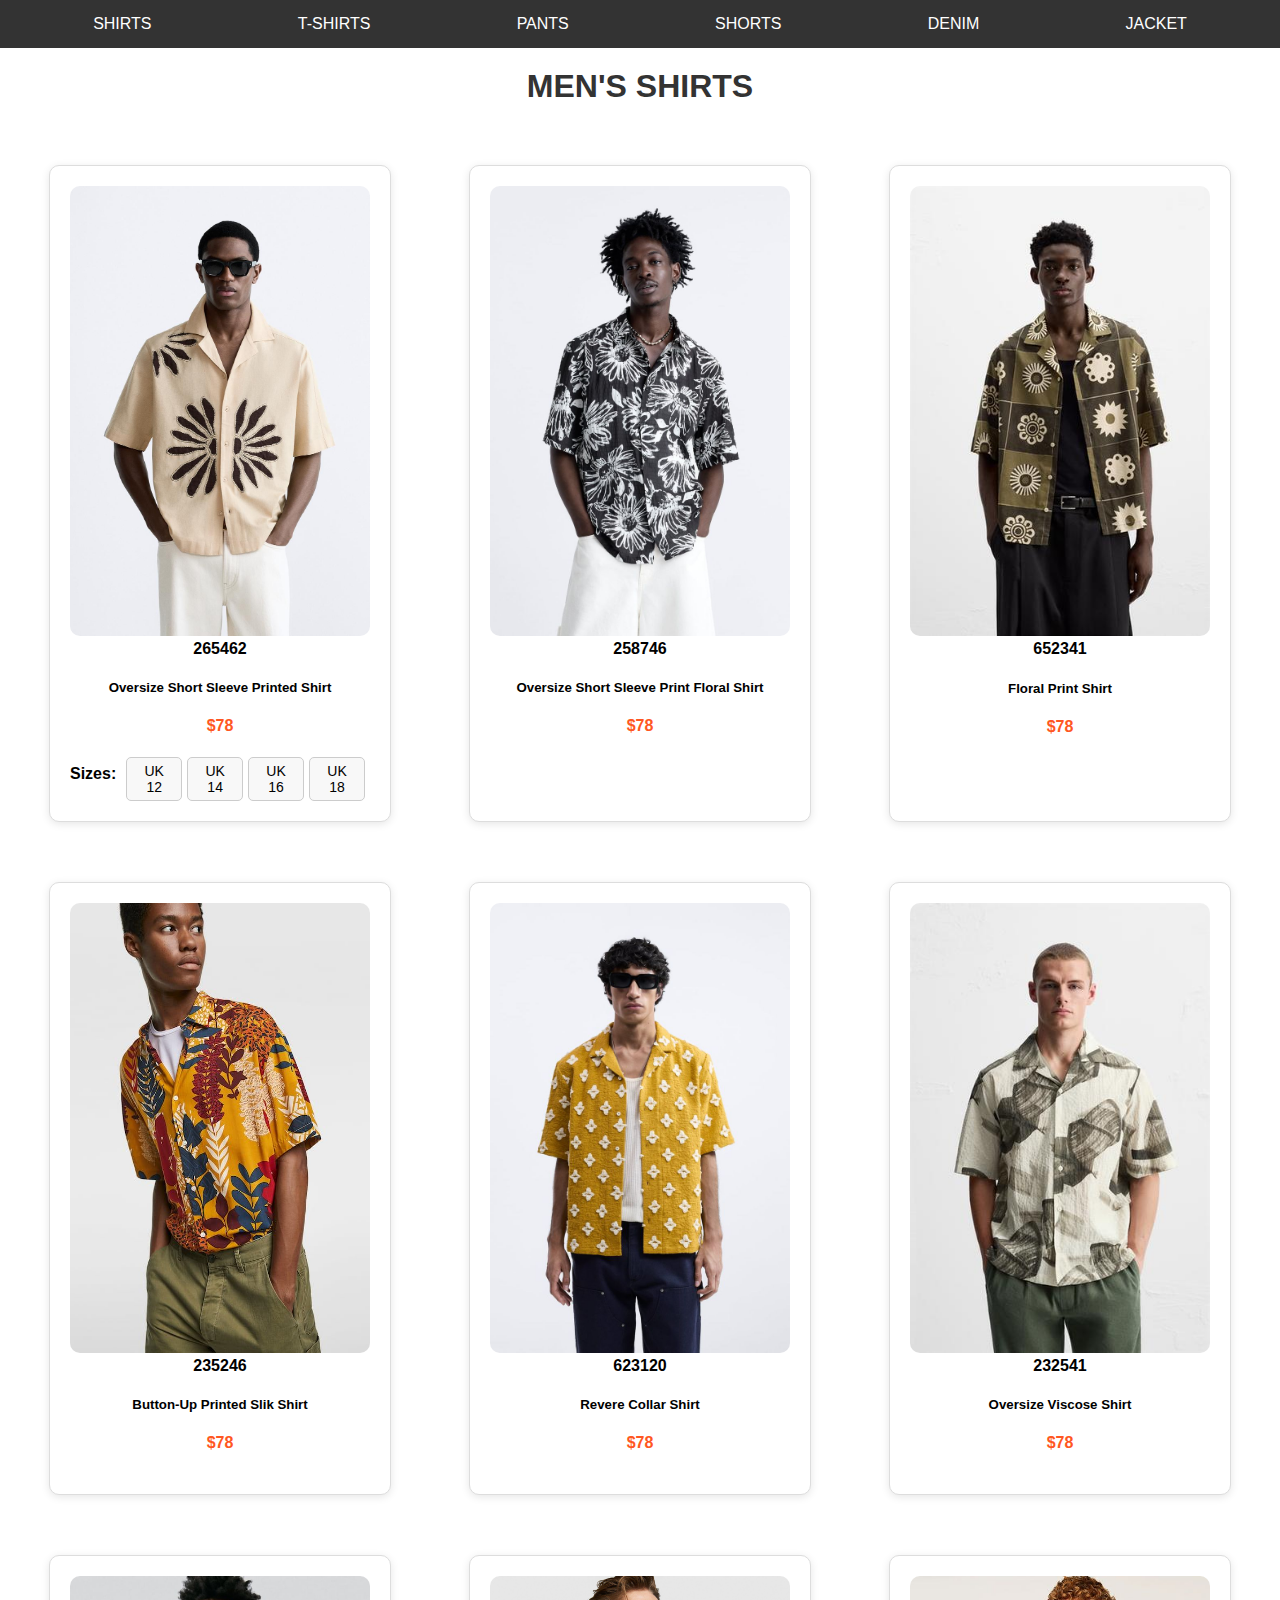
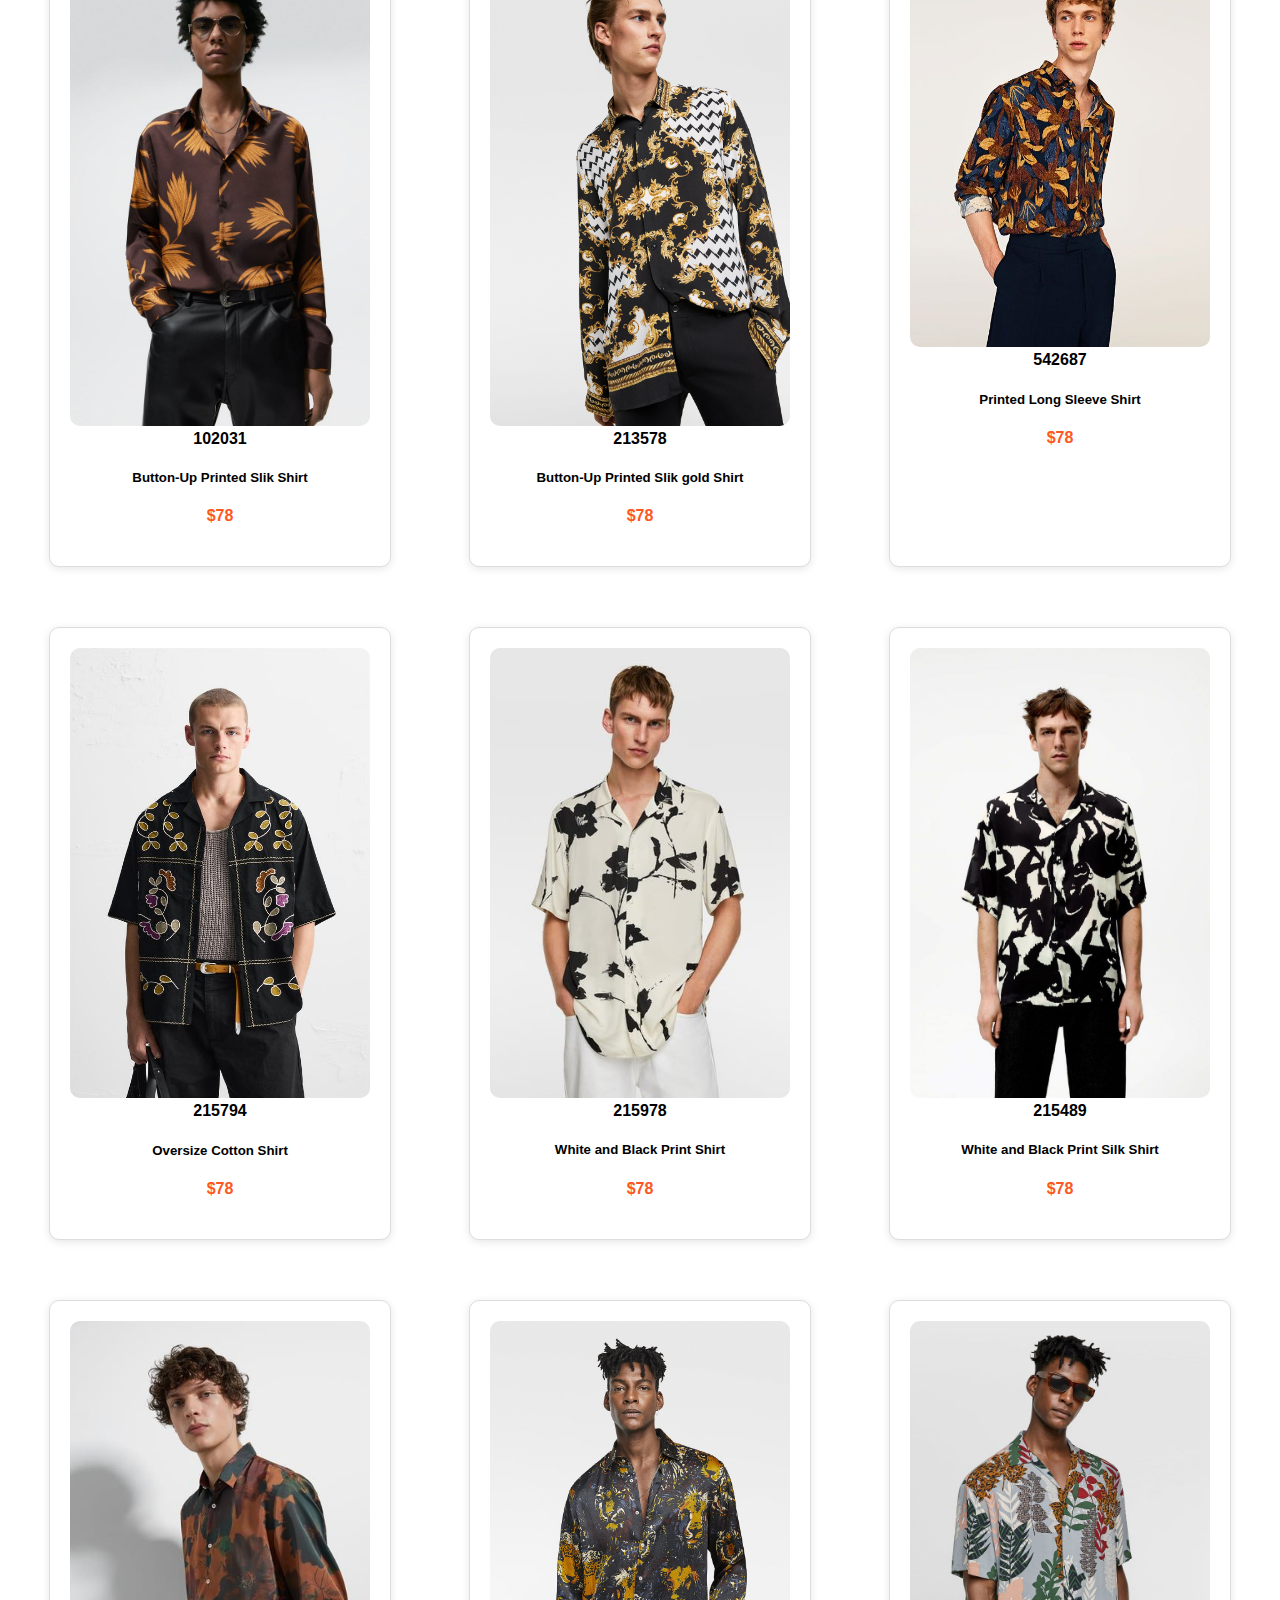
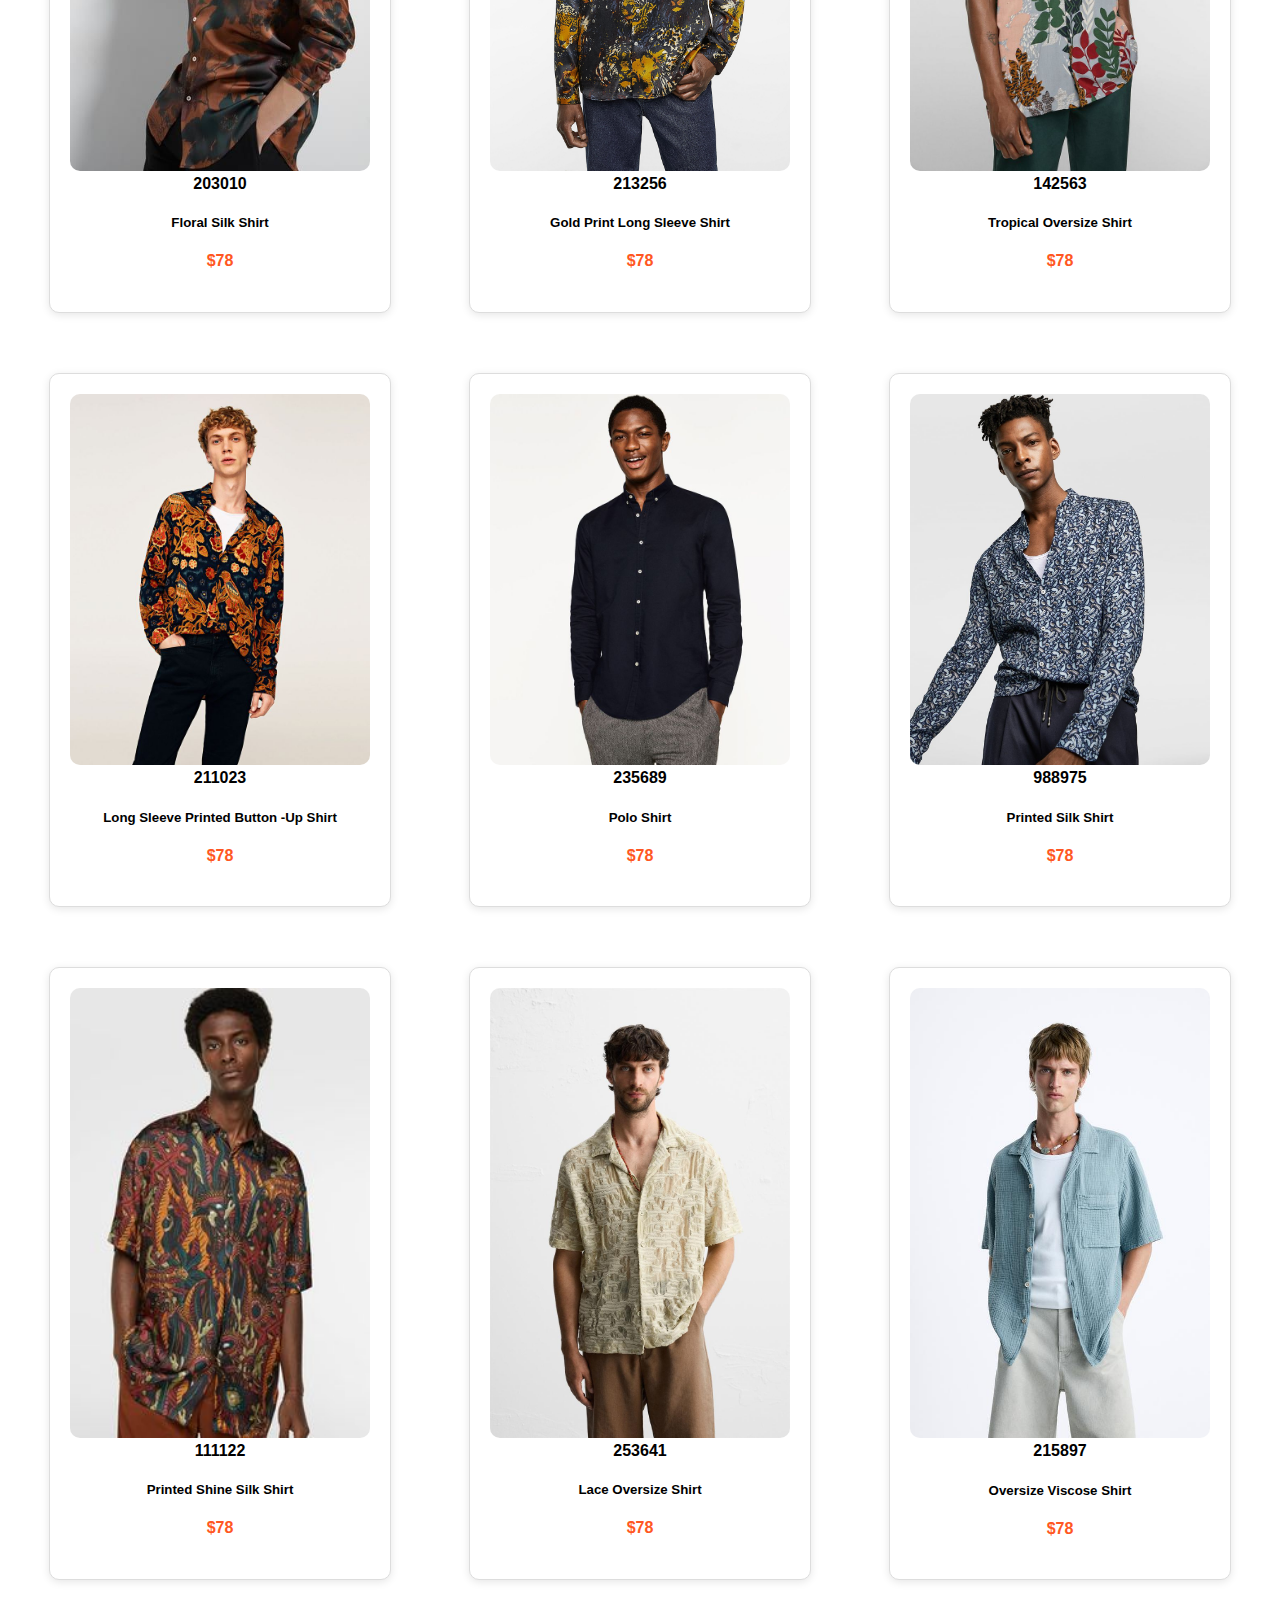
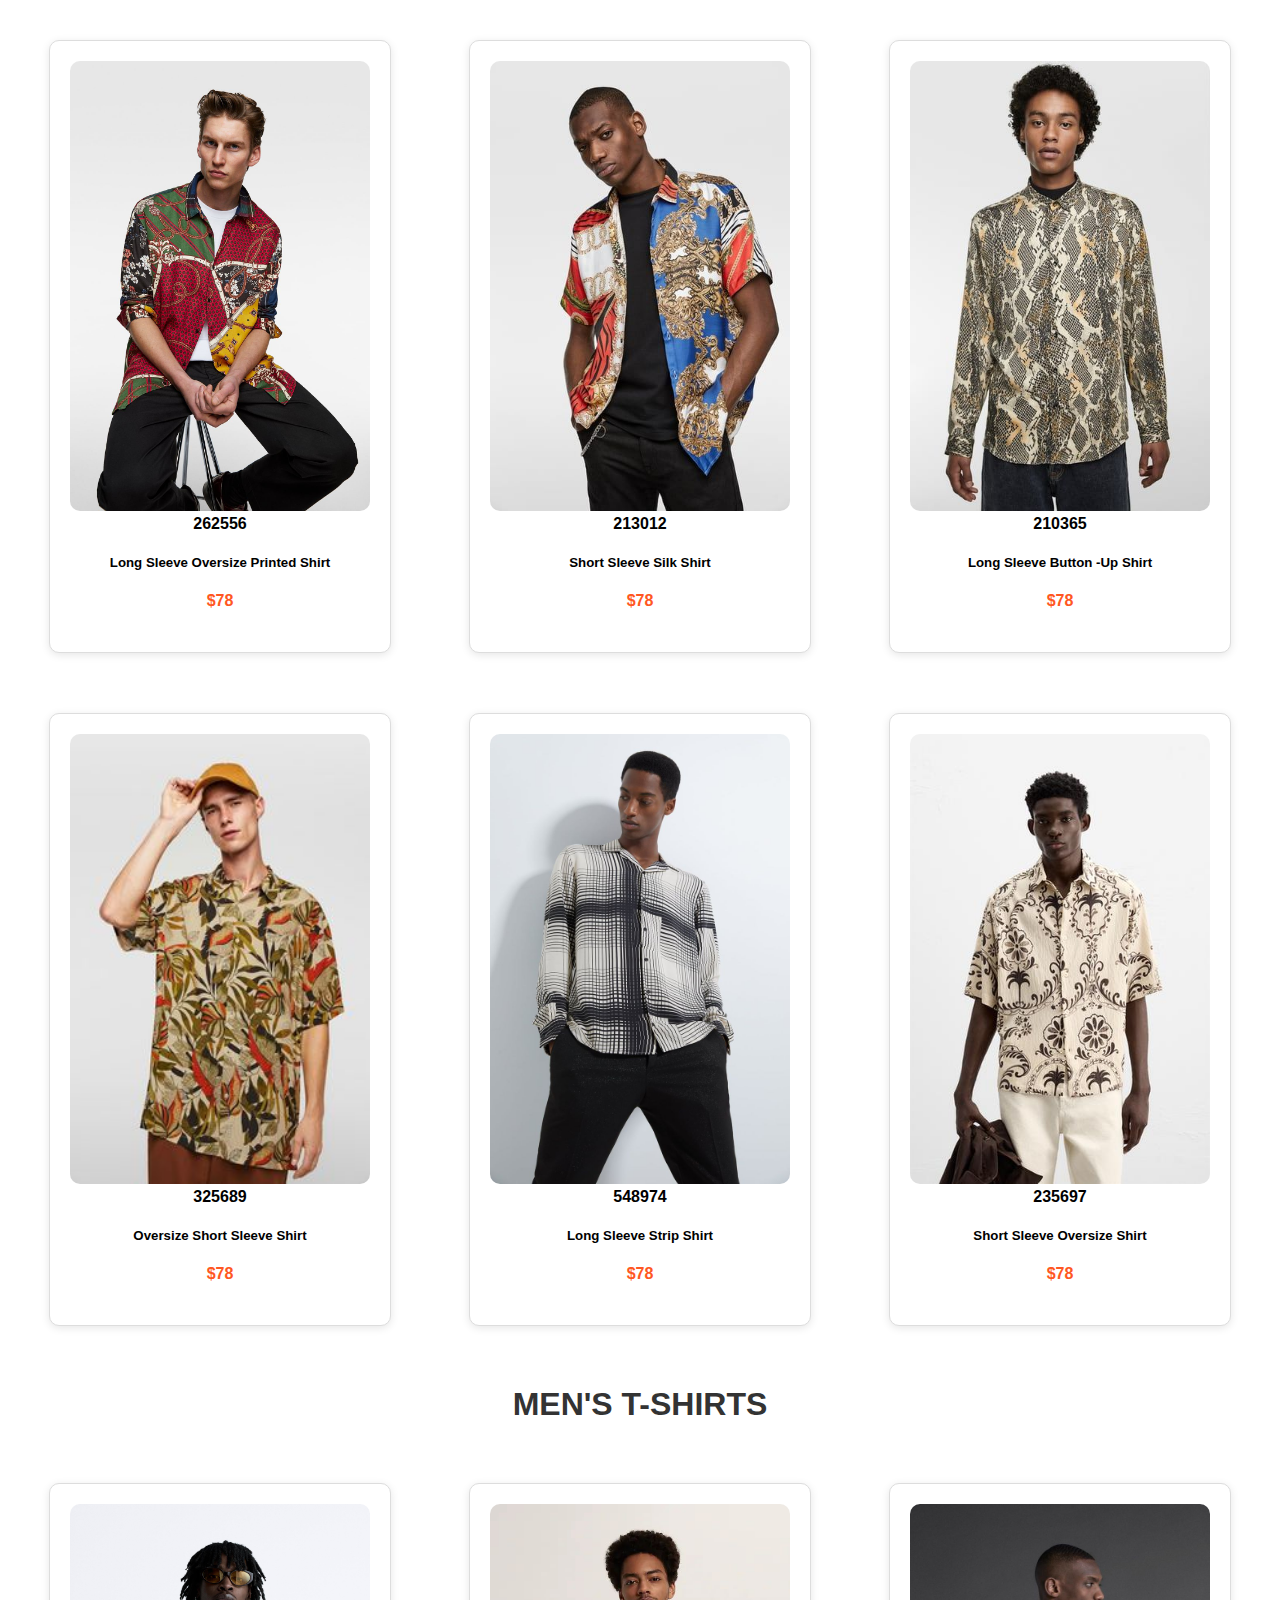
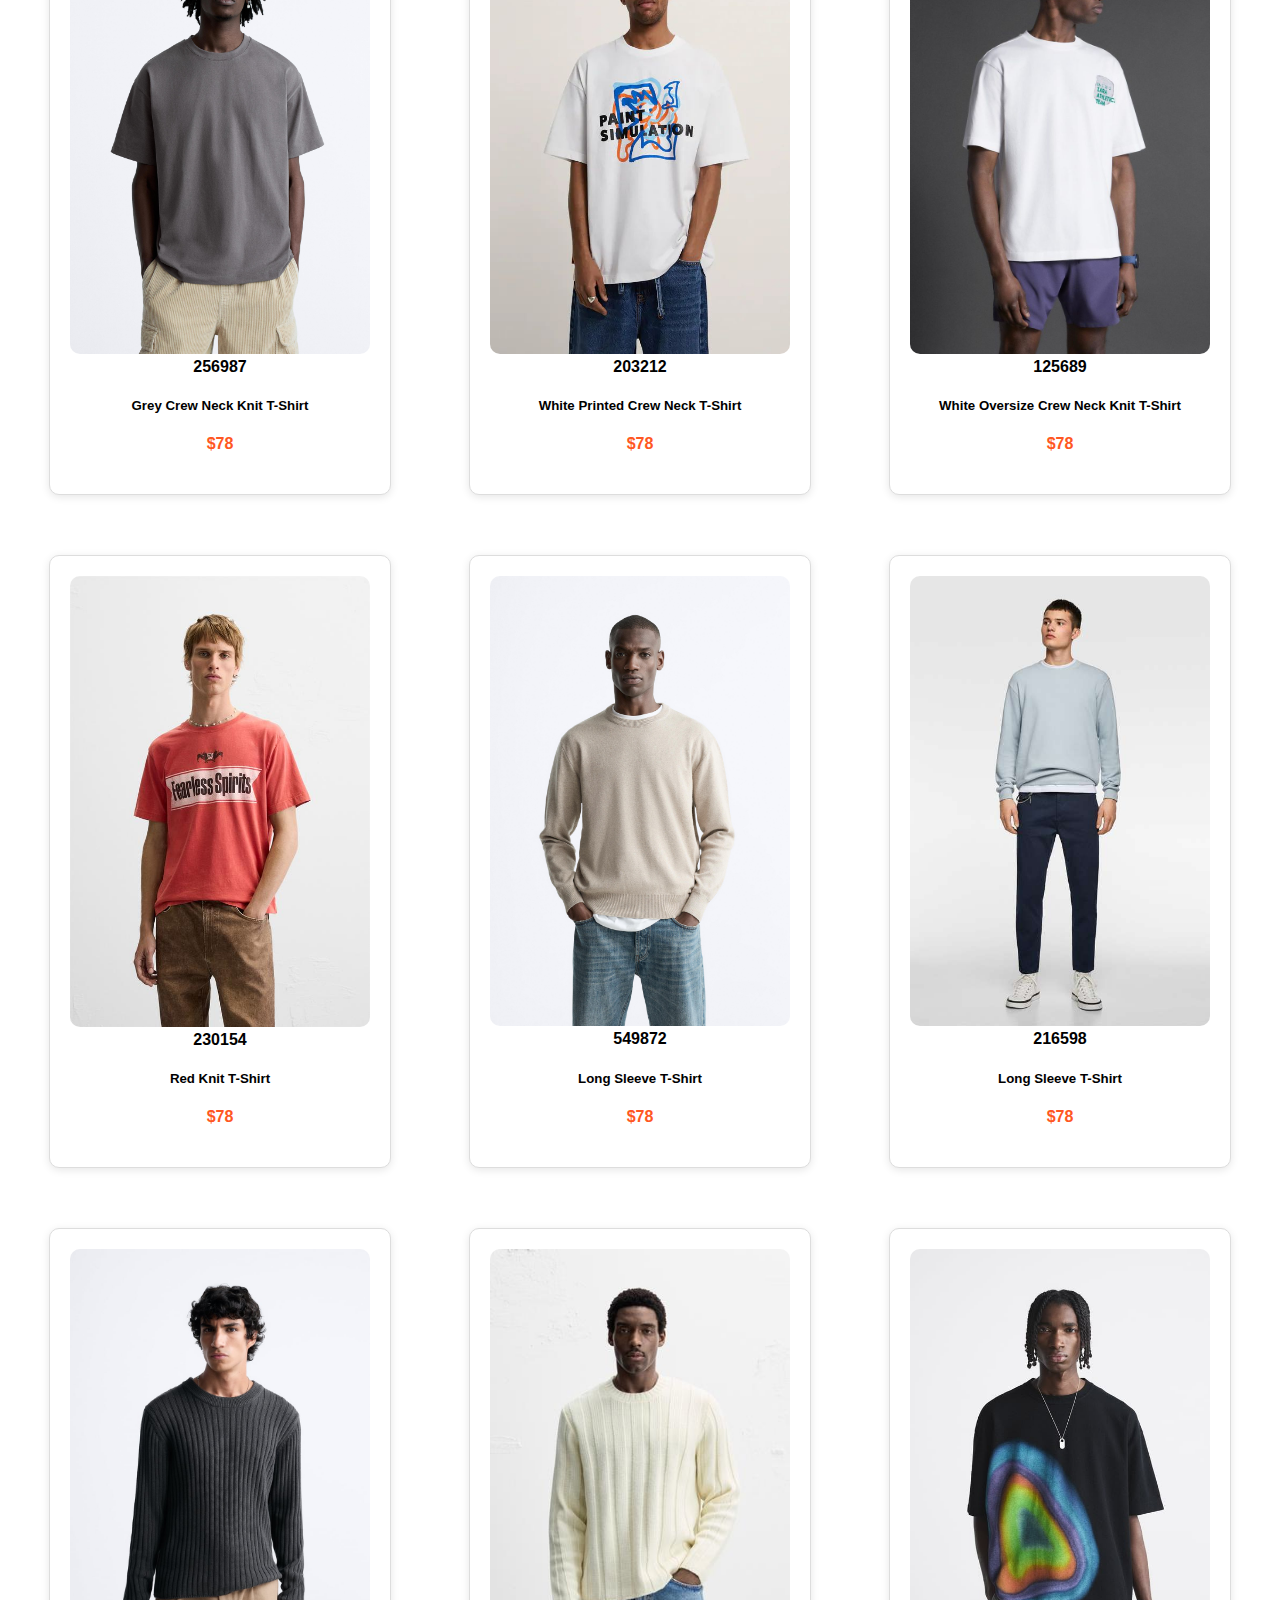
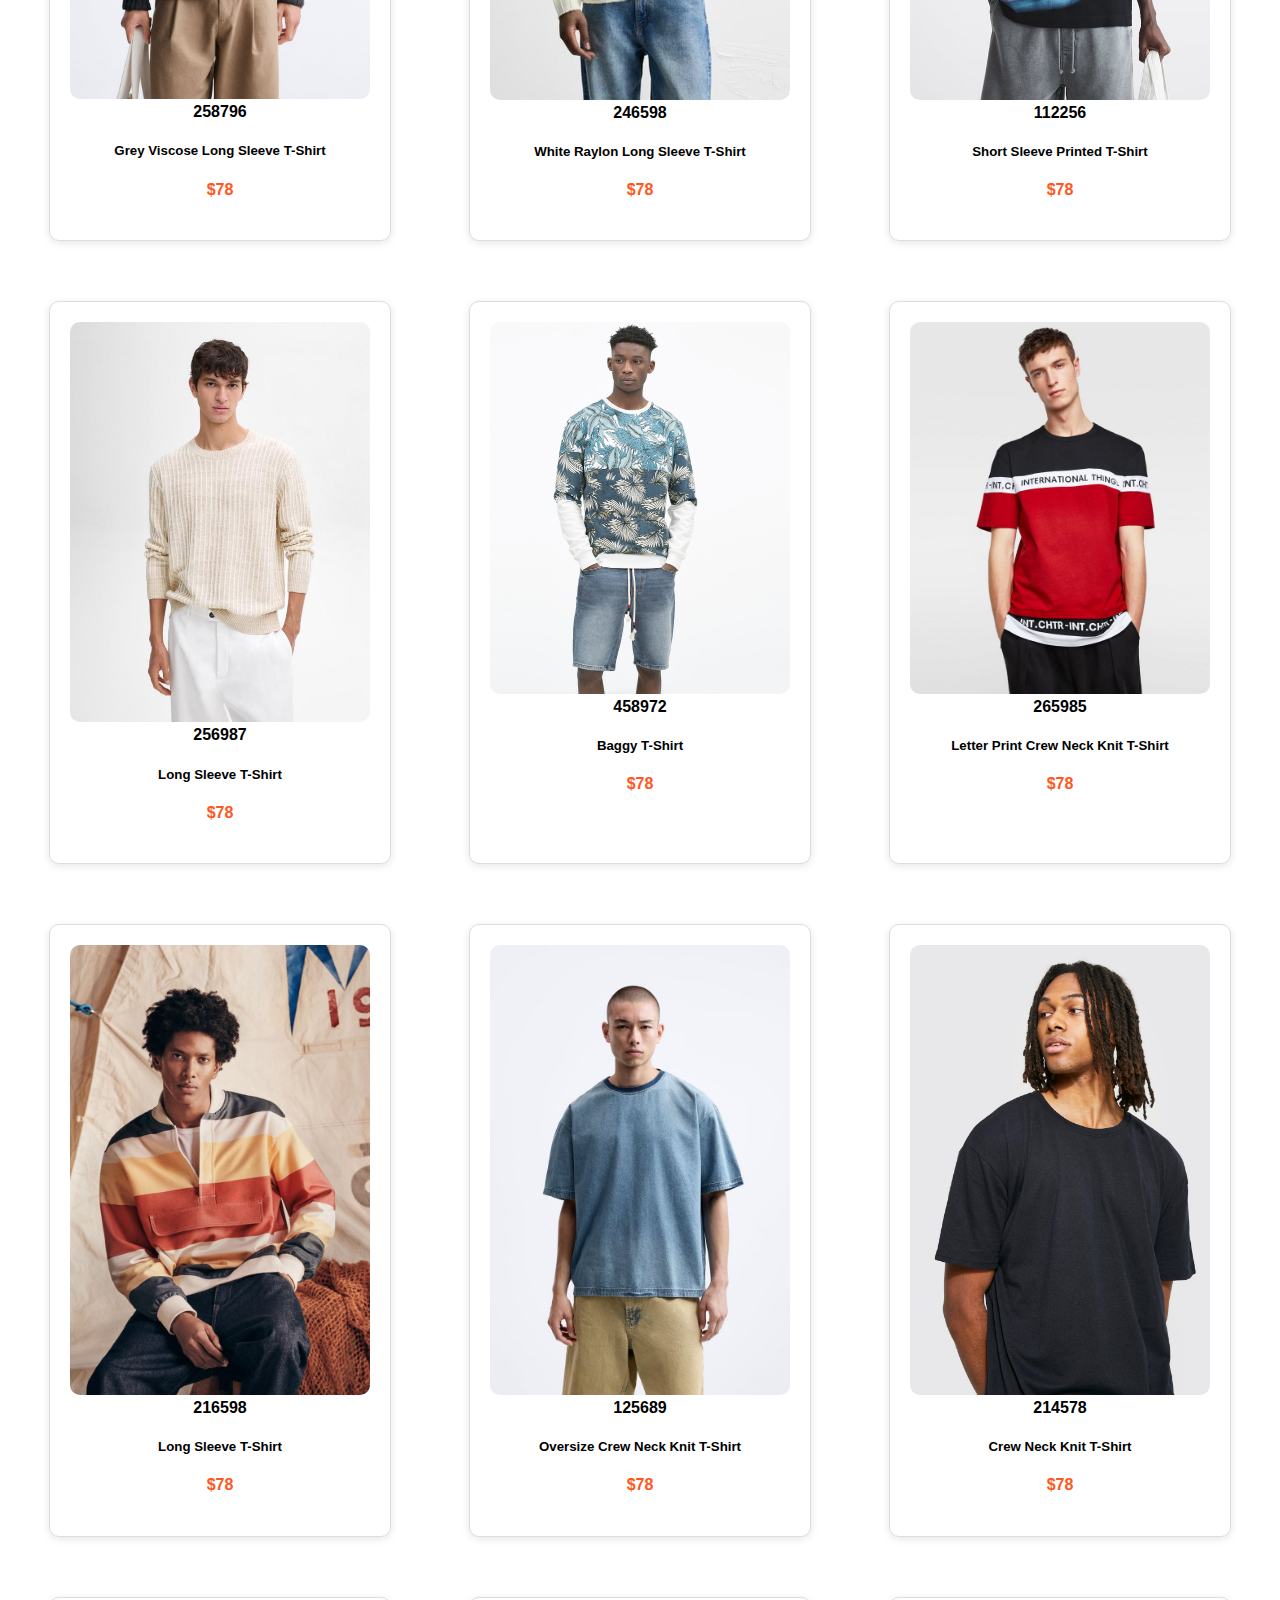
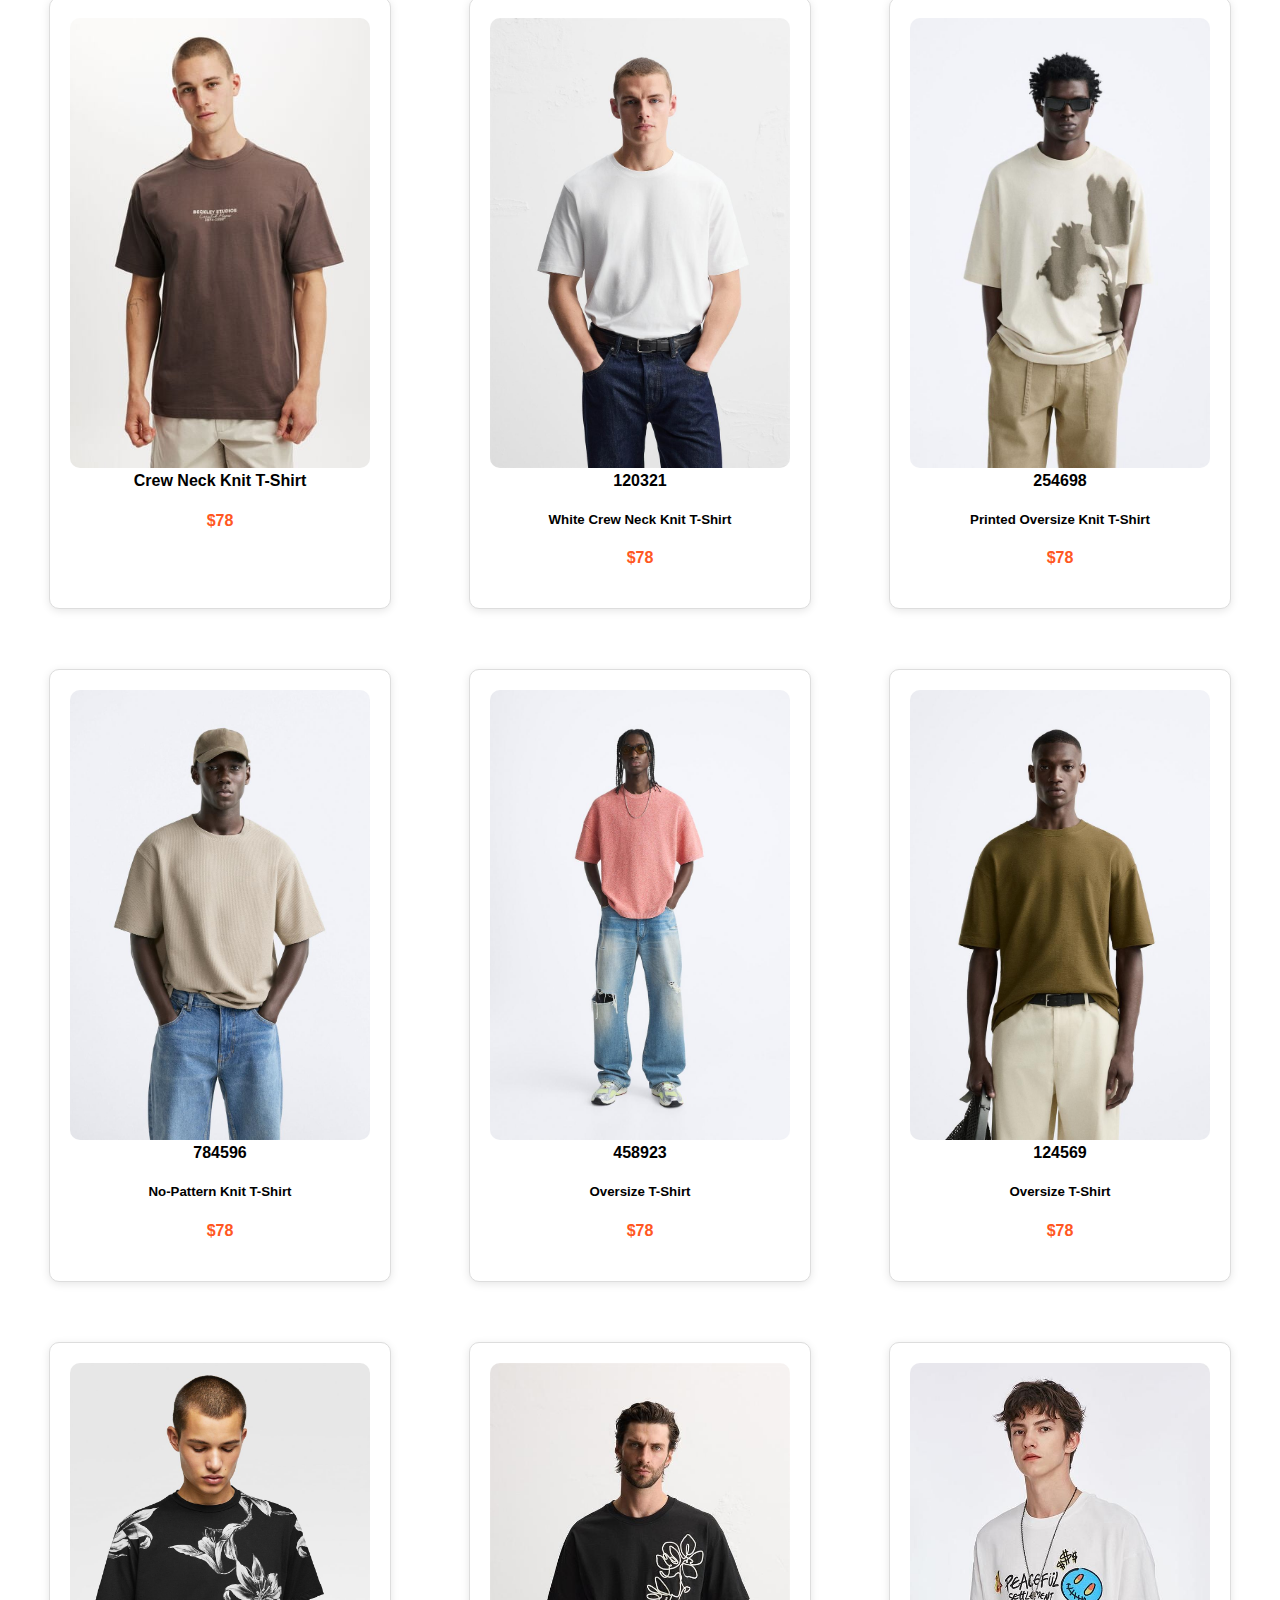
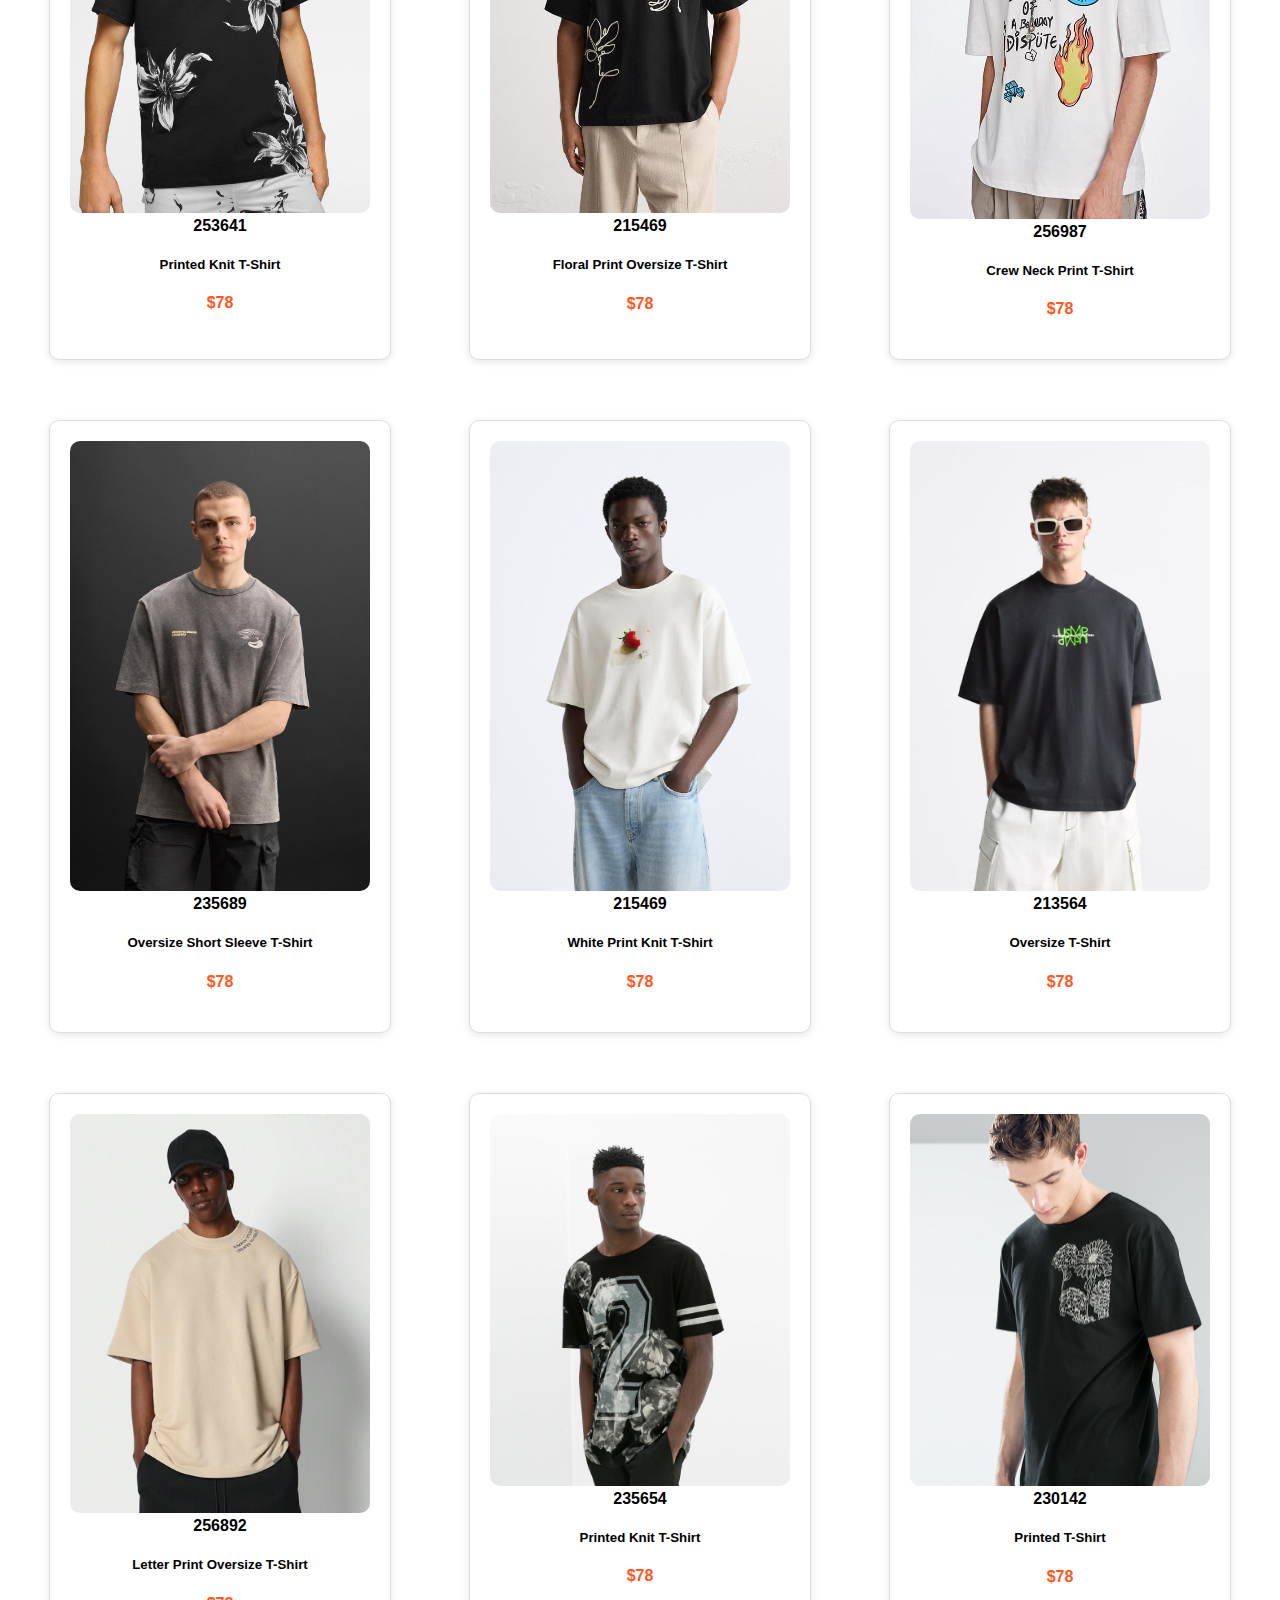
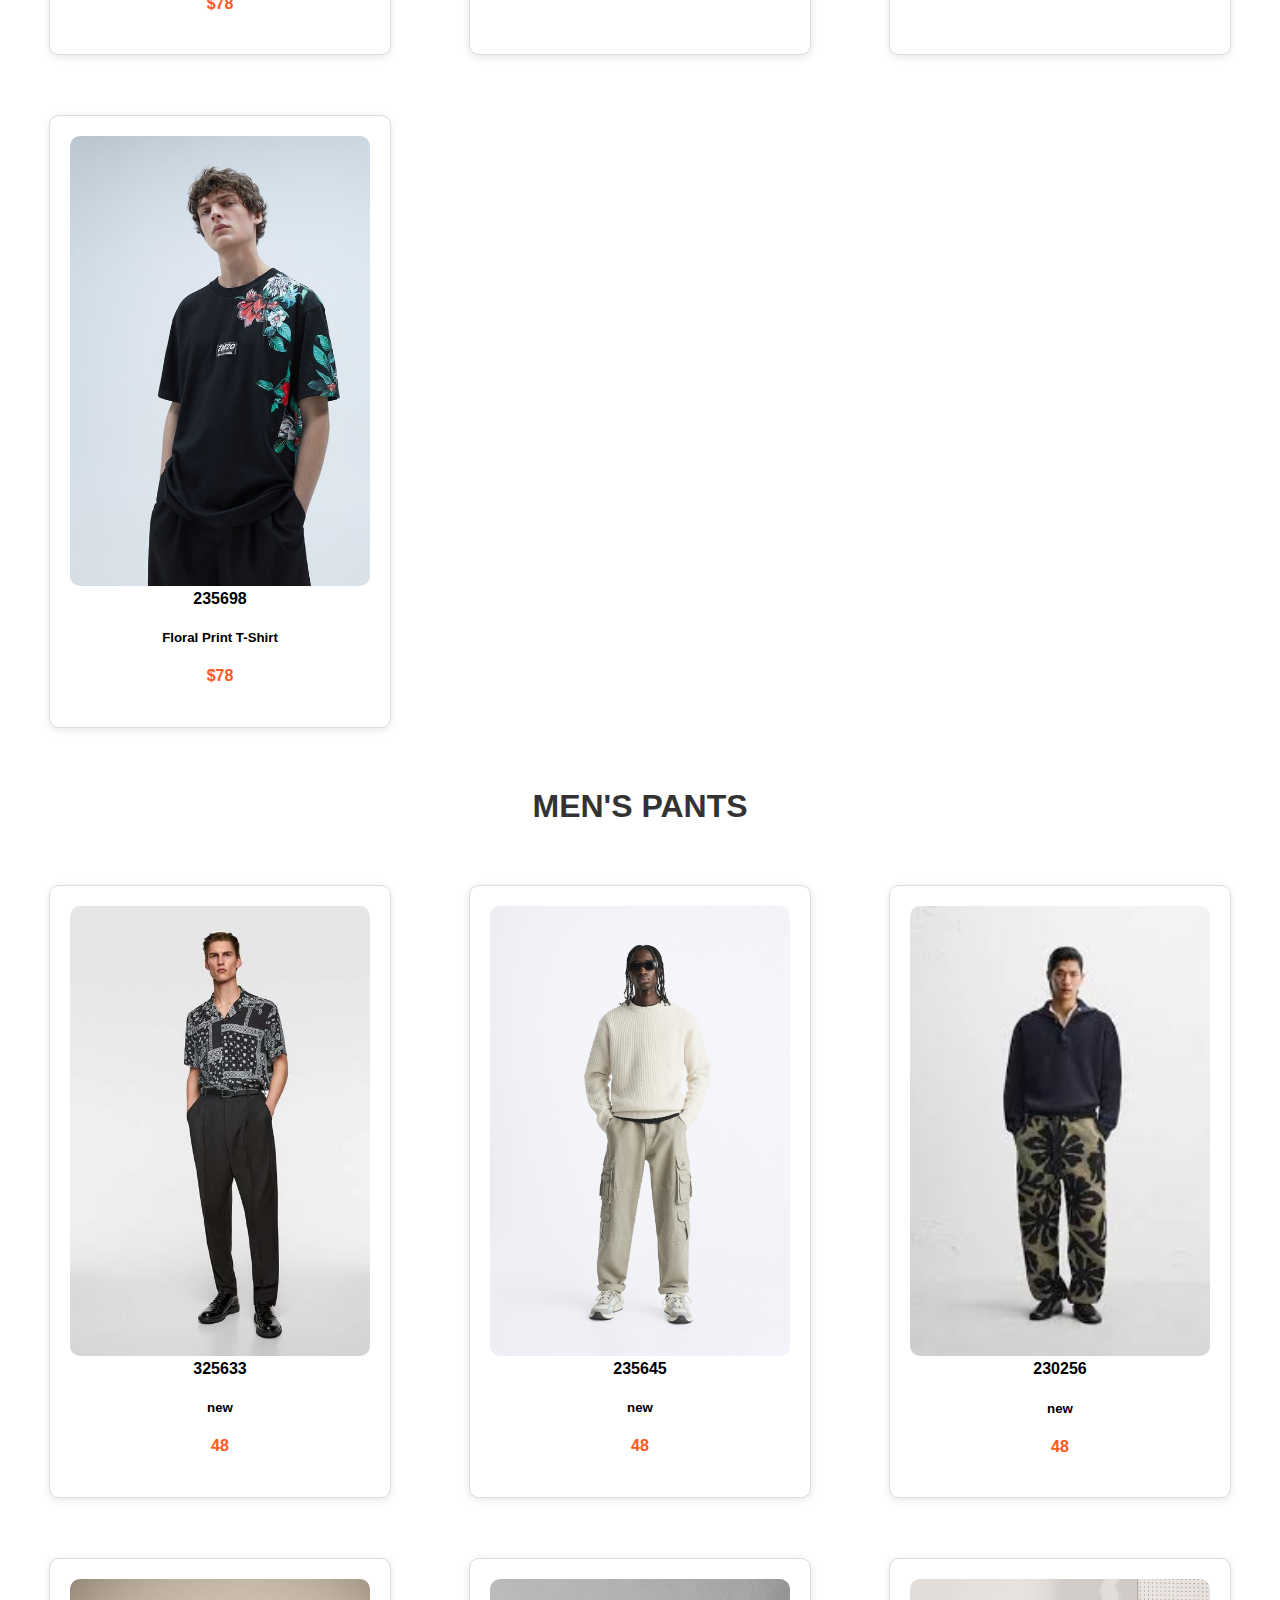
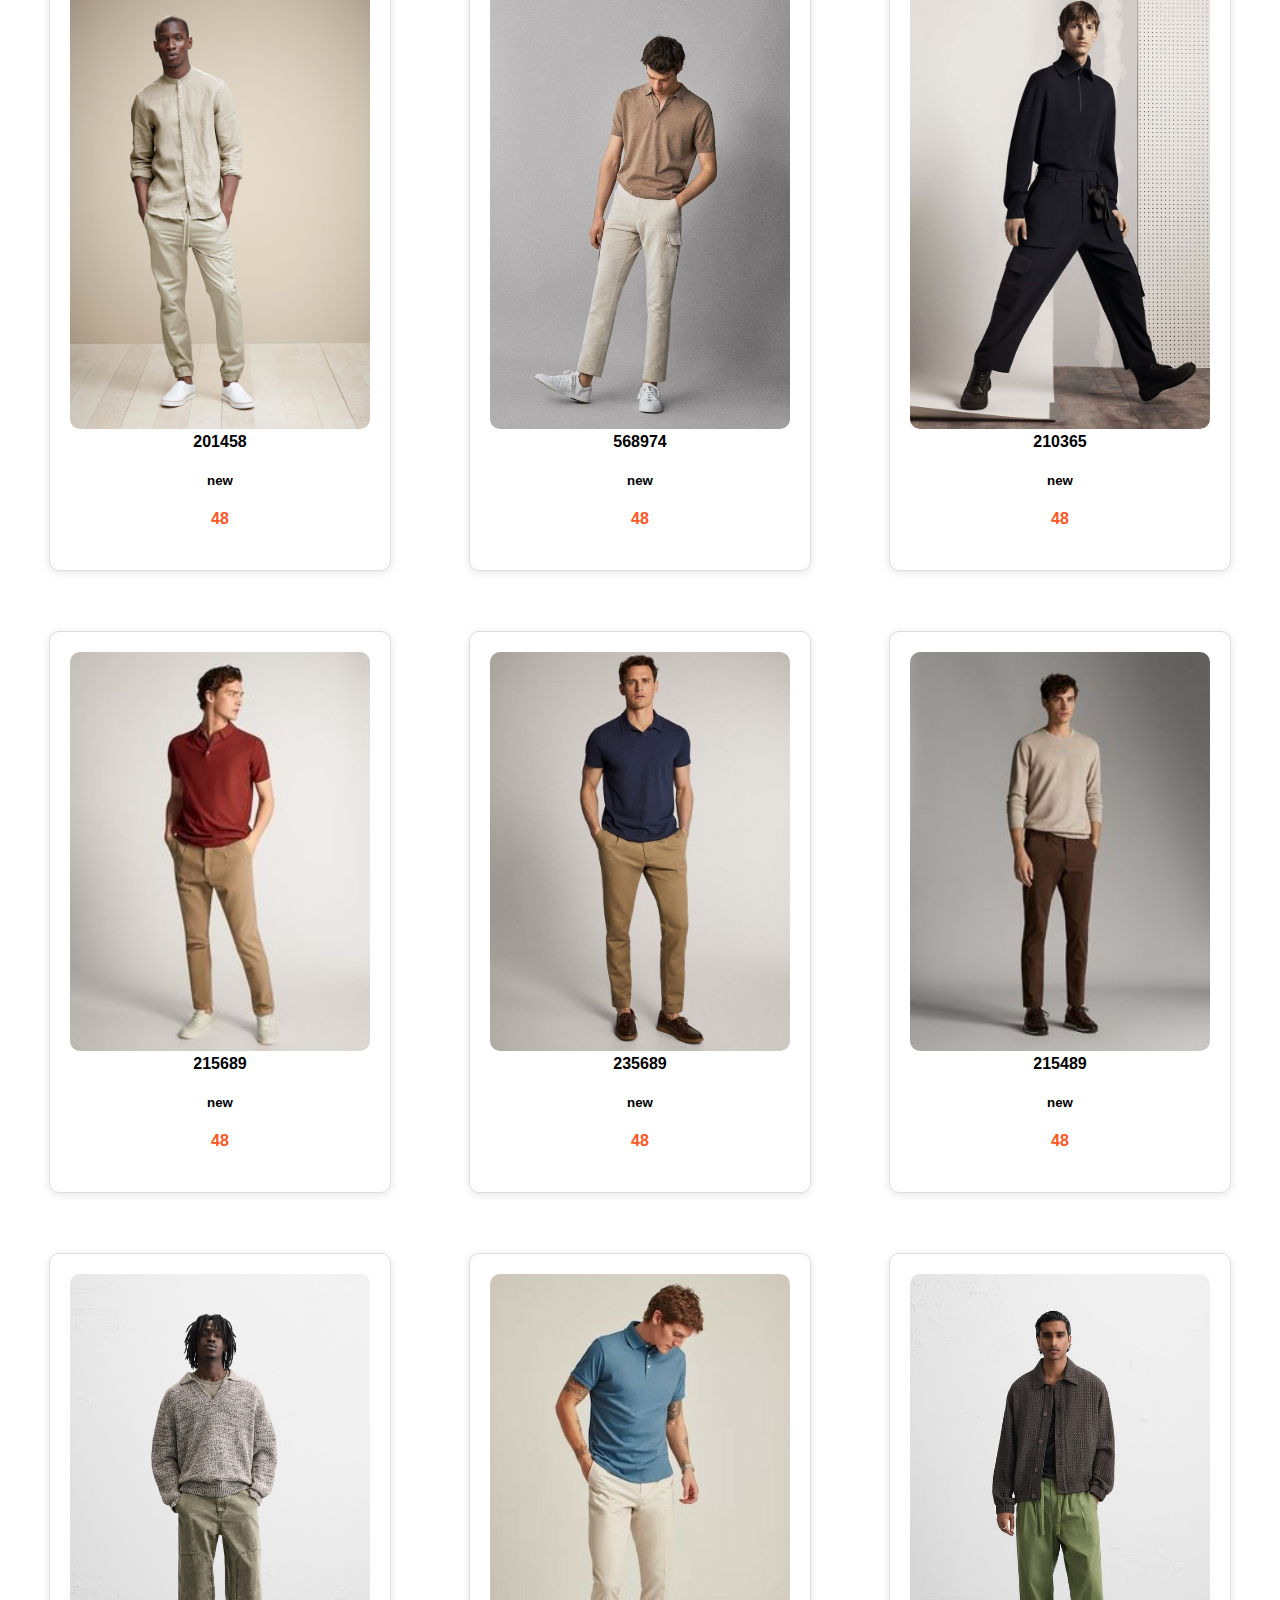
==== commit bea4c3e9: "updated html file" ====
--- a/index.html
+++ b/index.html
@@ -40,10 +40,10 @@
 
                     <div class="sizes">
                         <span>Sizes: </span>
-                        <button class="size-btn">S</button>
-                        <button class="size-btn">M</button>
-                        <button class="size-btn">L</button>
-                        <button class="size-btn">XL</button>
+                        <button class="size-btn">UK 12</button>
+                        <button class="size-btn">UK 14</button>
+                        <button class="size-btn">UK 16</button>
+                        <button class="size-btn">UK 18</button>
                     </div>
 
                 </div>
